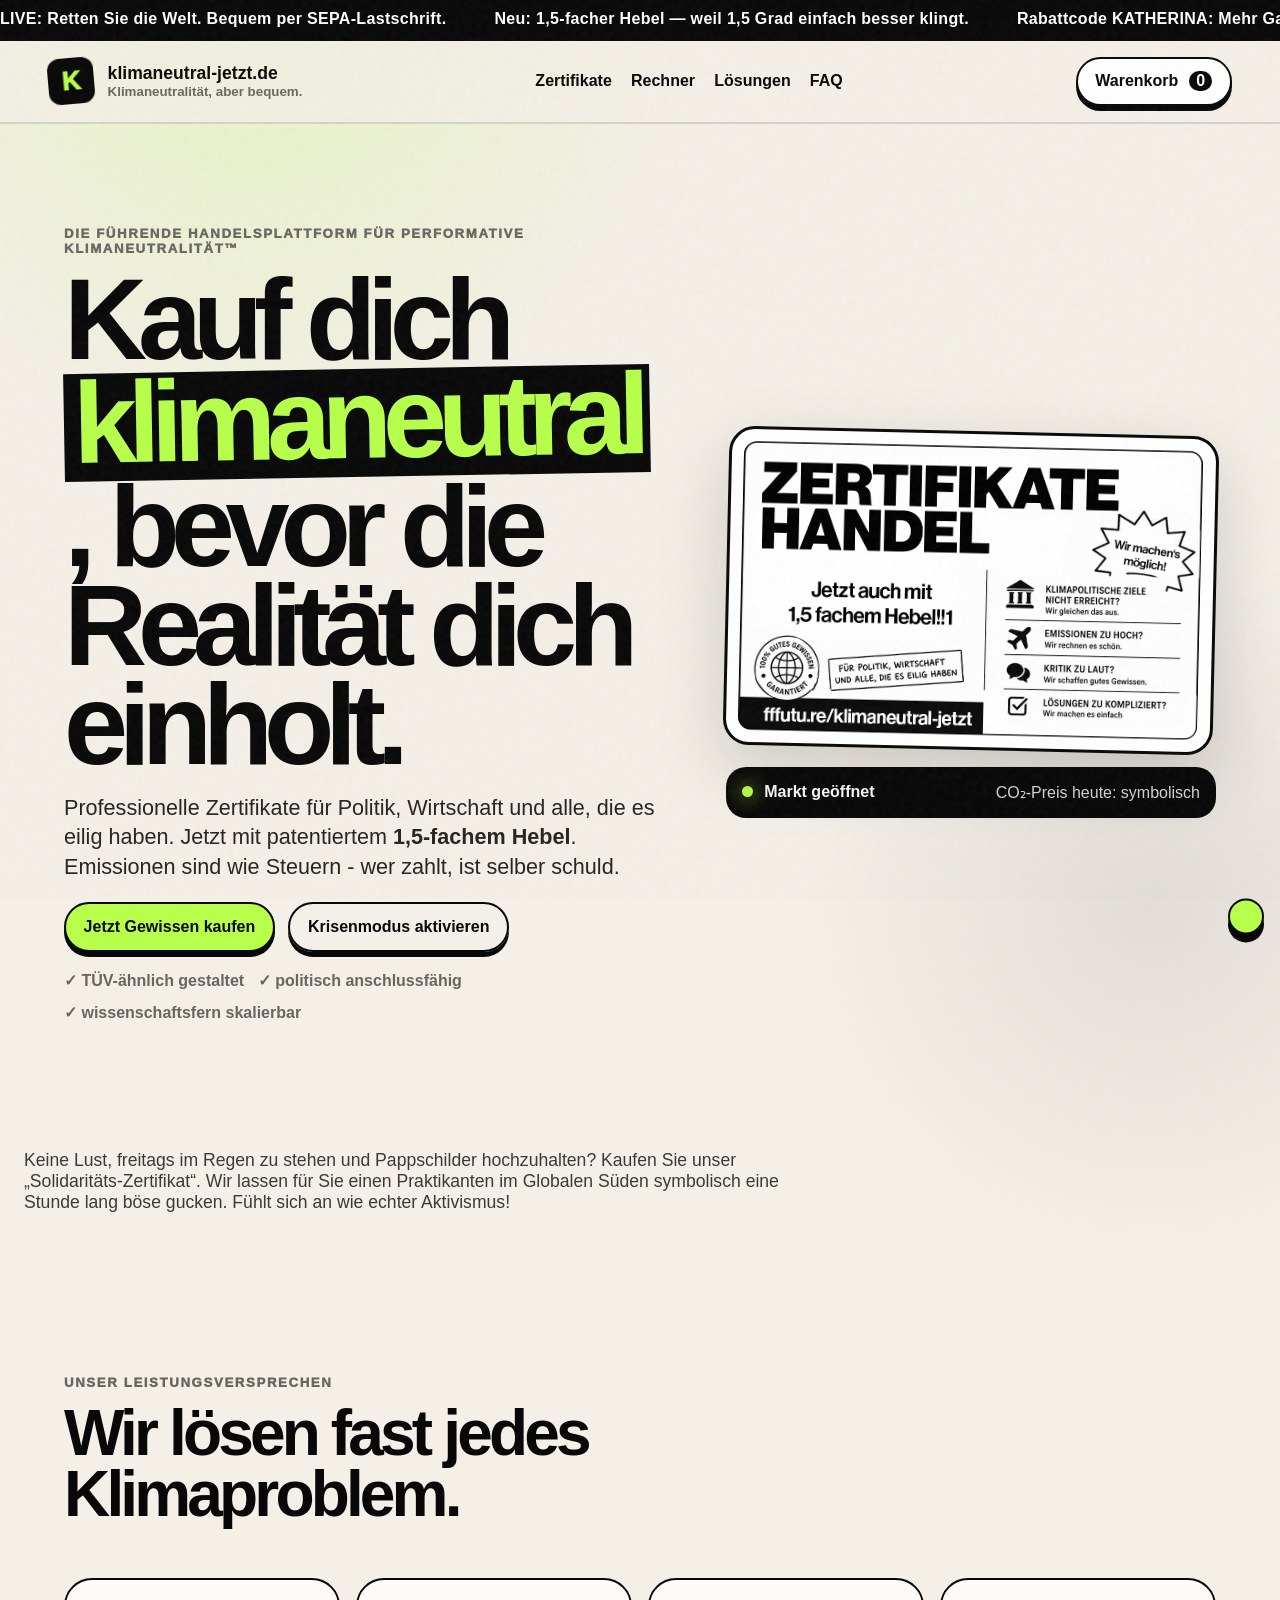
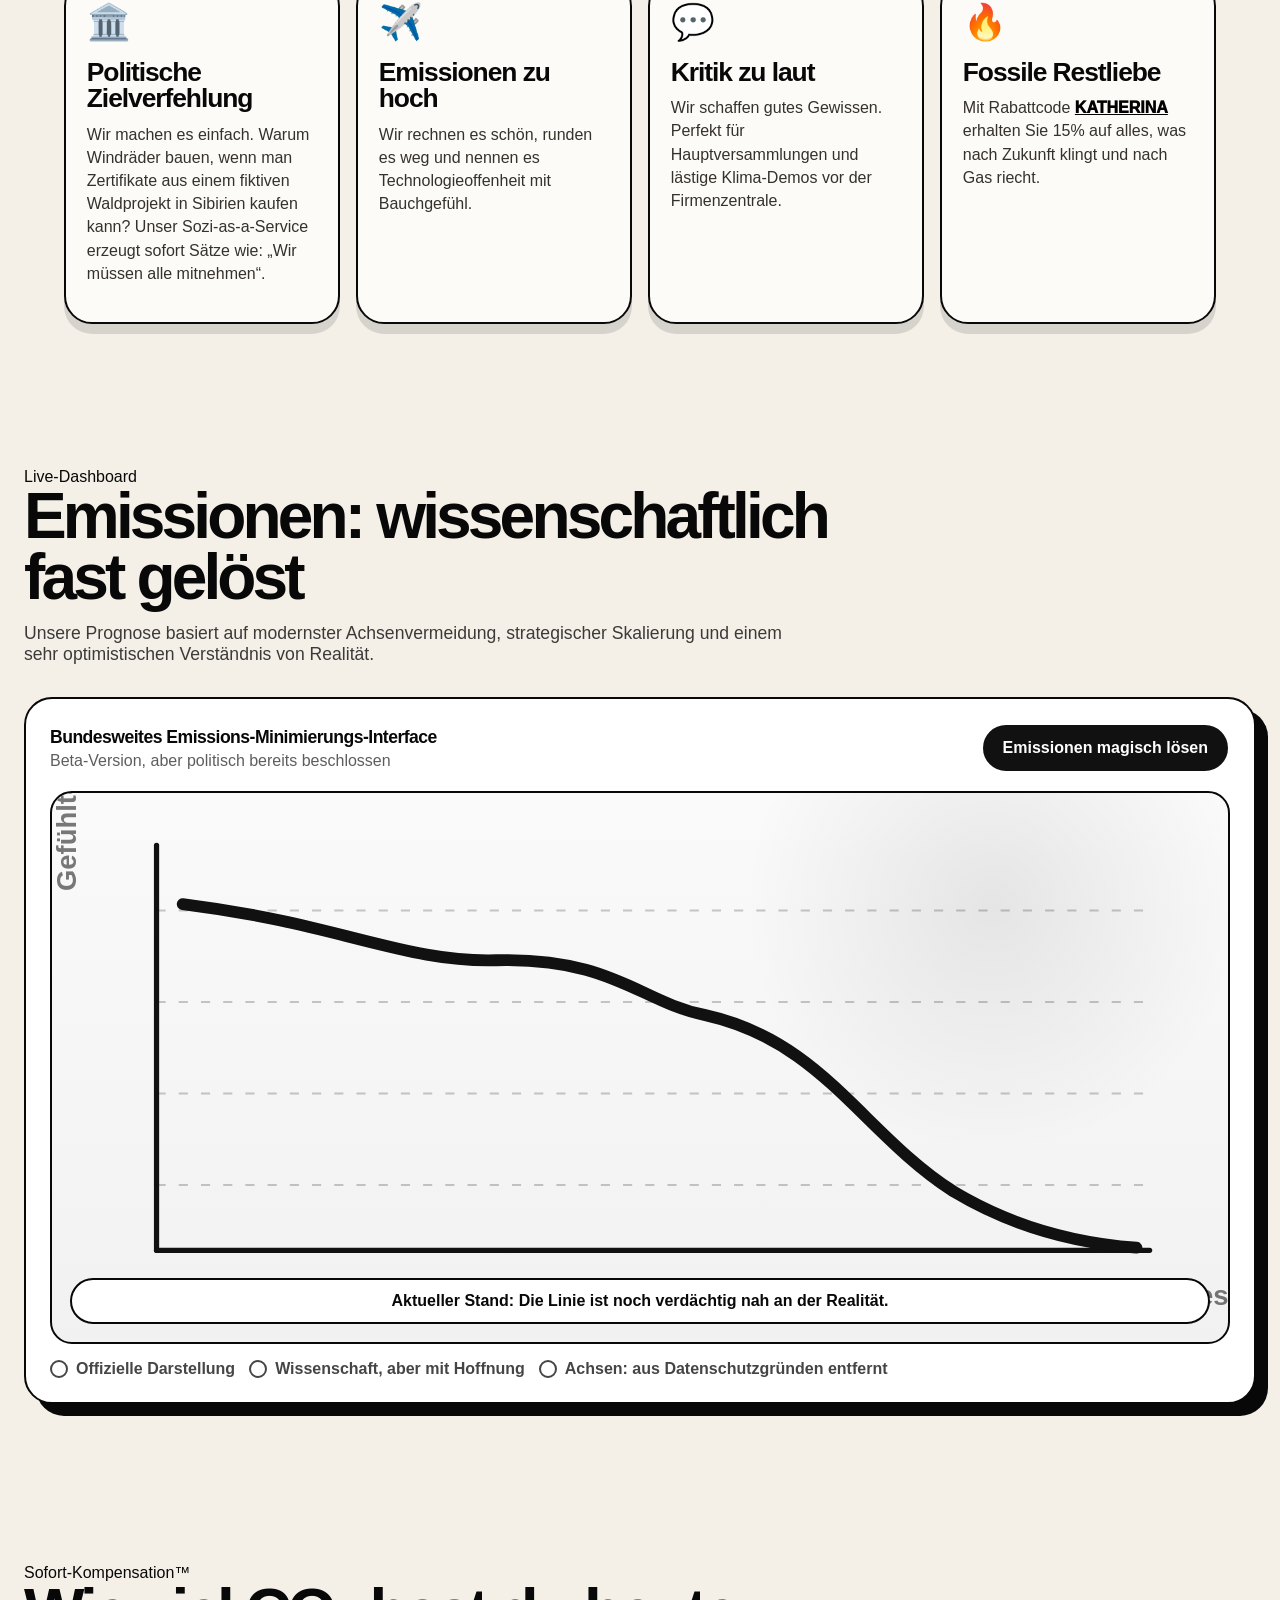
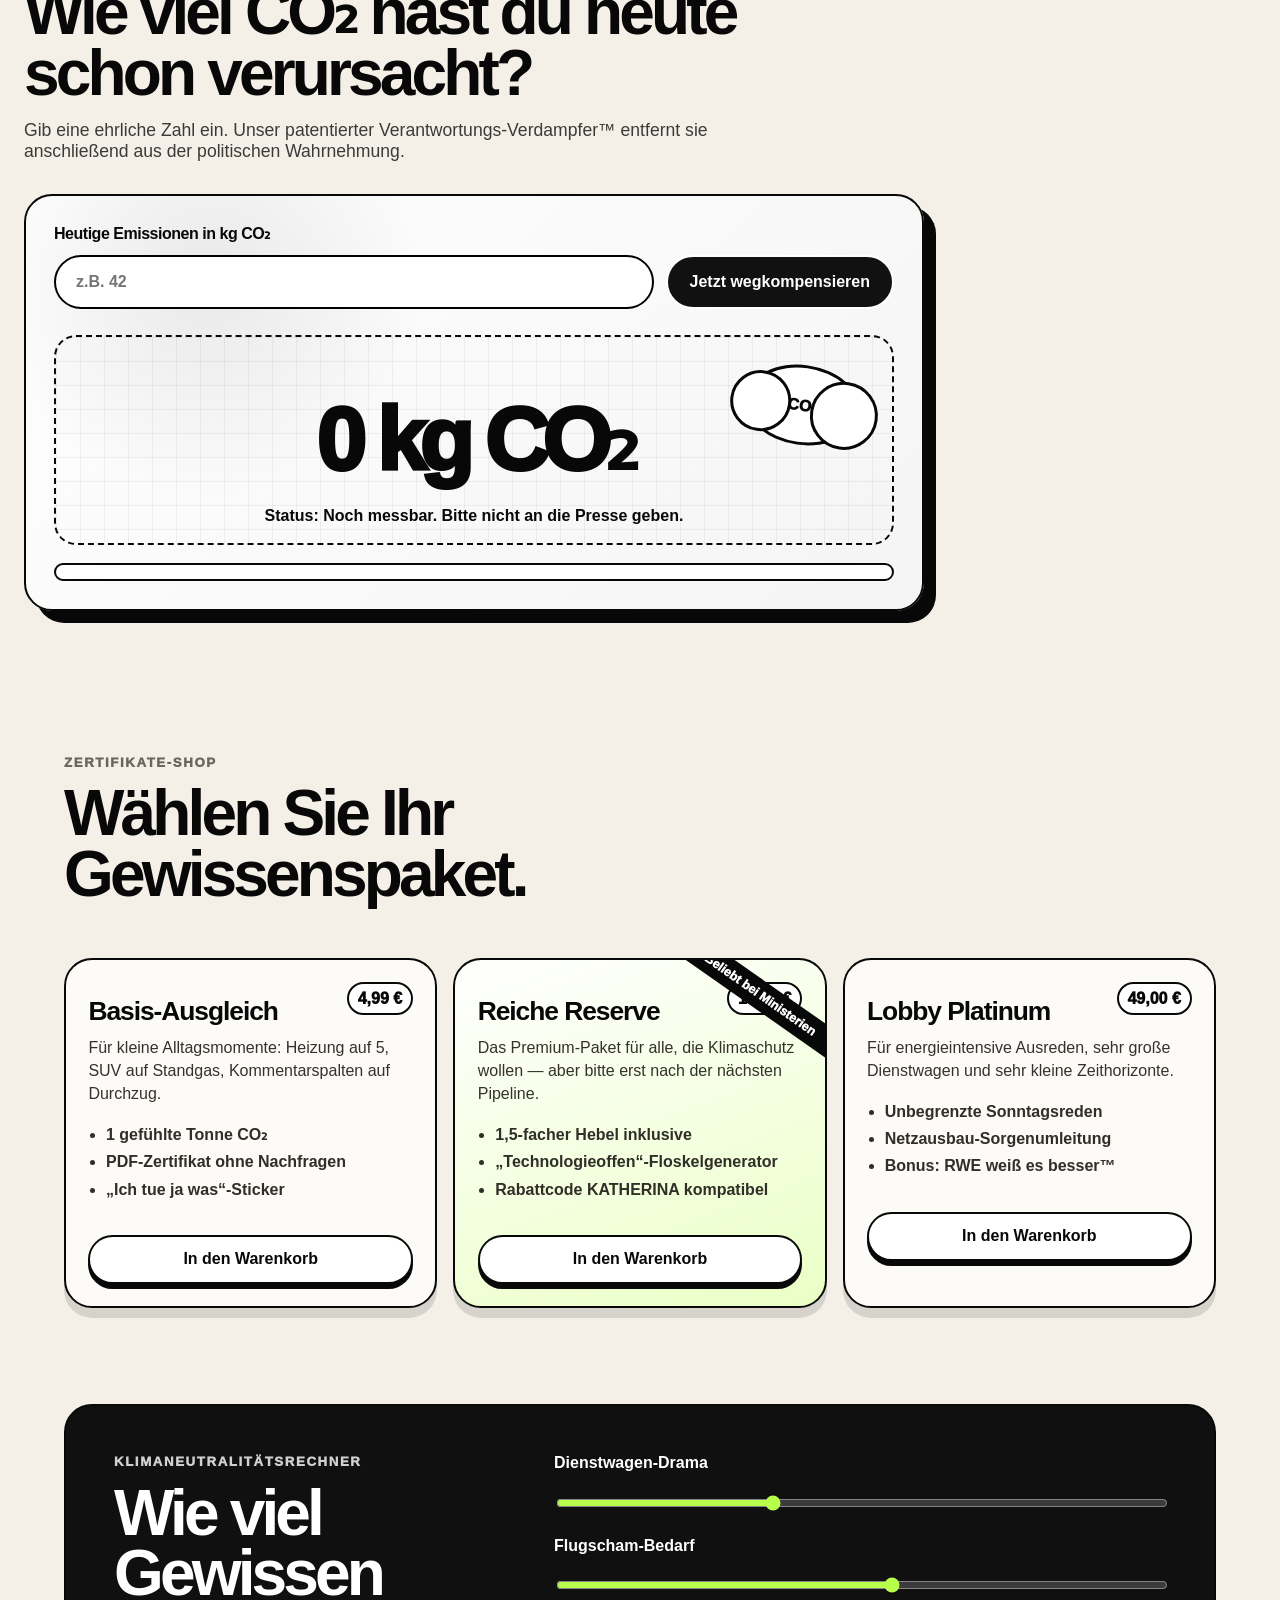
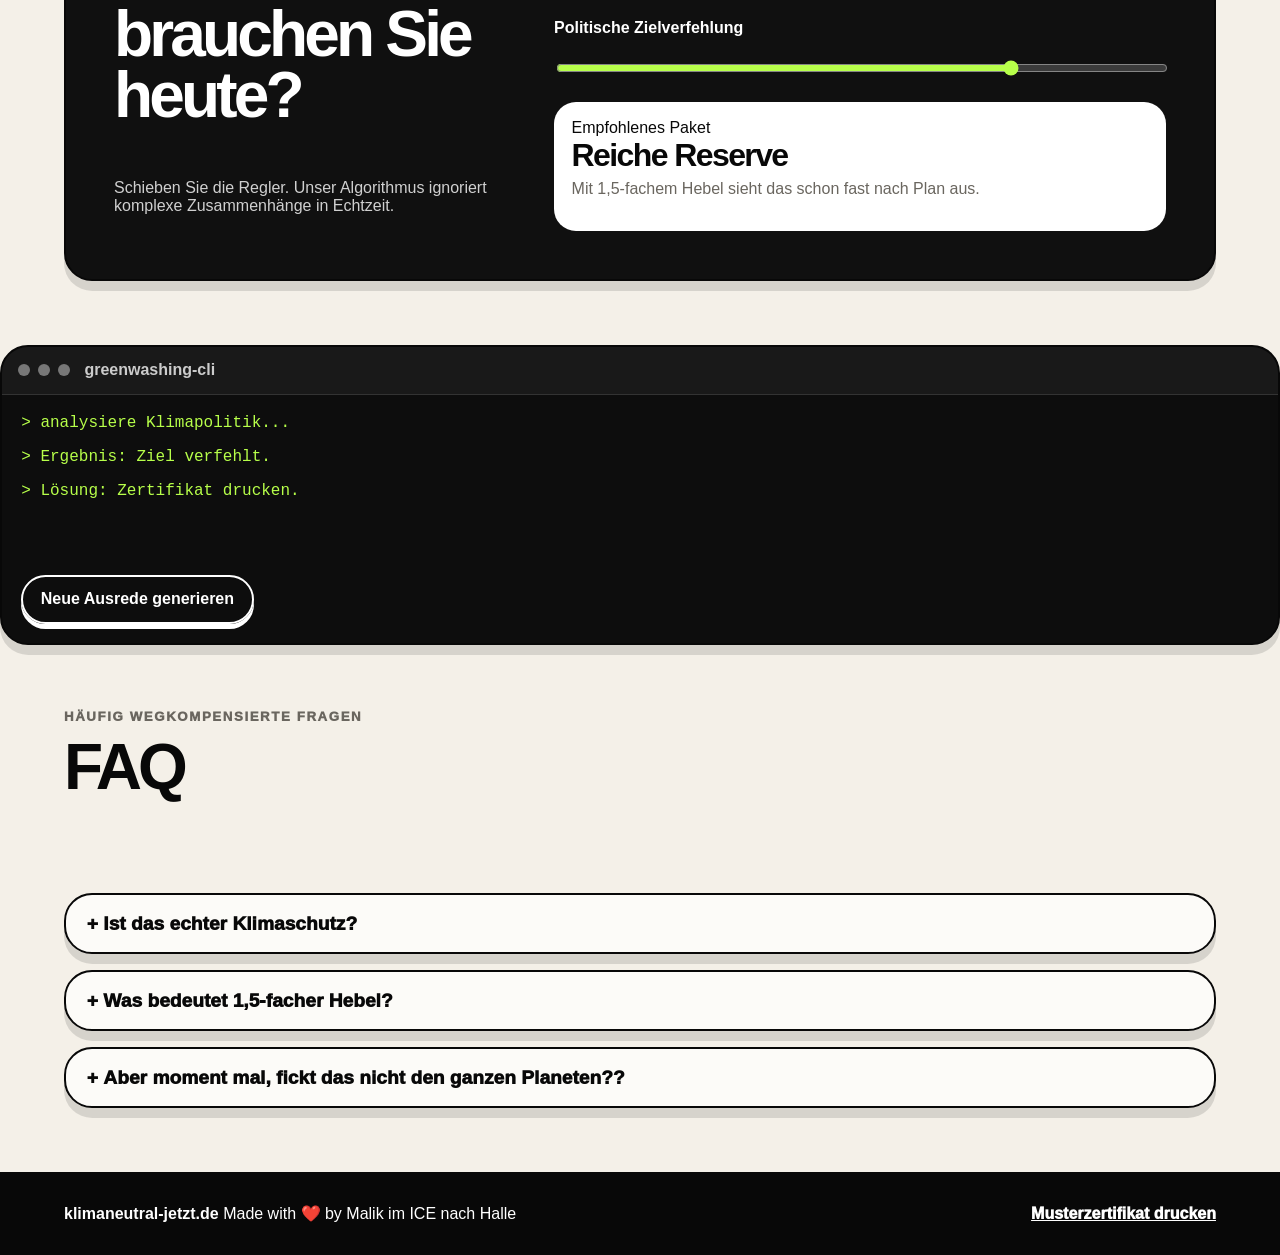
==== klimaneutral-jetzt.html @ 782fe670 "initial commit" ====
<!doctype html>
<html lang="de">
<head>
  <meta charset="utf-8" />
  <meta name="viewport" content="width=device-width, initial-scale=1" />
  <title>klimaneutral-jetzt.de — Klimaneutralität, aber bequem.</title>
  <meta name="description" content="Satirische Zertifikate-Handelsplattform für politische Albträume, grüne Gewissen und ganz viel Hebelwirkung." />
  <link rel="stylesheet" href="style.css" />
</head>
<body>
  <div class="noise" aria-hidden="true"></div>
  <div class="cursor-dot" aria-hidden="true"></div>

  <div class="ticker" aria-label="Satire-Hinweis und Live-Meldungen">
    <div class="ticker-track">
      <span>LIVE: Retten Sie die Welt. Bequem per SEPA-Lastschrift.</span>
      <span>Neu: 1,5-facher Hebel — weil 1,5 Grad einfach besser klingt.</span>
      <span>Rabattcode KATHERINA: Mehr Gas geben, weniger Fragen.</span>
      <span>100% gutes Gewissen garantiert.*  *gefühlt.</span>
      <span>Politik zu kompliziert? Kaufen Sie ein Zertifikat.</span>
    </div>
  </div>

  <header class="site-header">
    <a class="brand" href="#top" aria-label="klimaneutral-jetzt.de Startseite">
      <span class="brand-mark">K</span>
      <span>
        <strong>klimaneutral-jetzt.de</strong>
        <small>Klimaneutralität, aber bequem.</small>
      </span>
    </a>
    <nav class="nav">
      <a href="#shop">Zertifikate</a>
      <a href="#rechner">Rechner</a>
      <a href="#loesungen">Lösungen</a>
      <a href="#faq">FAQ</a>
    </nav>
    <button class="cart-button" id="cartButton" type="button">
      Warenkorb <span id="cartCount">0</span>
    </button>
  </header>

  <main id="top">
    <section class="hero">
      <div class="hero-copy reveal">
        <p class="eyebrow">Die führende Handelsplattform für performative Klimaneutralität™</p>
        <h1>Kauf dich <span>klimaneutral</span>, bevor die Realität dich einholt.</h1>
        <p class="lead">Professionelle Zertifikate für Politik, Wirtschaft und alle, die es eilig haben. Jetzt mit patentiertem <strong>1,5-fachem Hebel</strong>. Emissionen sind wie Steuern - wer zahlt, ist selber schuld.</p>
        <div class="hero-actions">
          <a class="button primary" href="#shop">Jetzt Gewissen kaufen</a>
          <button class="button ghost" id="panicButton" type="button">Krisenmodus aktivieren</button>
        </div>
        <div class="trust-row" aria-label="Vertrauenssignale">
          <span>✓ TÜV-ähnlich gestaltet</span>
          <span>✓ politisch anschlussfähig</span>
          <span>✓ wissenschaftsfern skalierbar</span>
        </div>
      </div>

      <aside class="hero-card reveal" aria-label="Ausweisvorschau">
        <div class="badge-frame">
          <img src="assets/klimaneutral-jetzt.png" alt="Satirischer Messe-Badge Zertifikate Handel" />
        </div>
        <div class="status-panel">
          <div>
            <span class="status-dot"></span>
            <strong>Markt geöffnet</strong>
          </div>
          <p>CO₂-Preis heute: <span id="livePrice">symbolisch</span></p>
        </div>
      </aside>
    </section>

  <section class="magic-chart-section">
    <p>
      Keine Lust, freitags im Regen zu stehen und Pappschilder hochzuhalten? Kaufen Sie unser „Solidaritäts-Zertifikat“. Wir lassen für Sie einen Praktikanten im Globalen Süden symbolisch eine Stunde lang böse gucken. Fühlt sich an wie echter Aktivismus!
    </p>
  </section class="magic-chart-section">

    <section class="section" id="loesungen">
      <div class="section-heading reveal">
        <p class="eyebrow">Unser Leistungsversprechen</p>
        <h2>Wir lösen fast jedes Klimaproblem.</h2>
      </div>
      <div class="feature-grid">
        <article class="feature-card reveal tilt">
          <span class="icon">🏛️</span>
          <h3>Politische Zielverfehlung</h3>
          <p>Wir machen es einfach. Warum Windräder bauen, wenn man Zertifikate aus einem fiktiven Waldprojekt in Sibirien kaufen kann? Unser Sozi-as-a-Service erzeugt sofort Sätze wie: „Wir müssen alle mitnehmen“.</p>
        </article>
        <article class="feature-card reveal tilt">
          <span class="icon">✈️</span>
          <h3>Emissionen zu hoch</h3>
          <p>Wir rechnen es schön, runden es weg und nennen es Technologieoffenheit mit Bauchgefühl.</p>
        </article>
        <article class="feature-card reveal tilt">
          <span class="icon">💬</span>
          <h3>Kritik zu laut</h3>
          <p>Wir schaffen gutes Gewissen. Perfekt für Hauptversammlungen und lästige Klima-Demos vor der Firmenzentrale.</p>
        </article>
        <article class="feature-card reveal tilt">
          <span class="icon">🔥</span>
          <h3>Fossile Restliebe</h3>
          <p>Mit Rabattcode <button class="text-button coupon-inline" data-code="KATHERINA">KATHERINA</button> erhalten Sie 15% auf alles, was nach Zukunft klingt und nach Gas riecht.</p>
        </article>
      </div>
    </section>

    <section class="magic-chart-section">
    <div class="section-kicker">Live-Dashboard</div>
    <h2>Emissionen: wissenschaftlich fast gelöst</h2>
    <p>
      Unsere Prognose basiert auf modernster Achsenvermeidung, strategischer Skalierung
      und einem sehr optimistischen Verständnis von Realität.
    </p>

    <div class="magic-chart-card">
      <div class="chart-topline">
        <div>
          <strong>Bundesweites Emissions-Minimierungs-Interface</strong>
          <span>Beta-Version, aber politisch bereits beschlossen</span>
        </div>
        <button id="solveEmissionsBtn" type="button">Emissionen magisch lösen</button>
      </div>

      <div class="chart-stage">
        <svg id="magicChart" viewBox="0 0 900 420" role="img" aria-label="Satirisches Diagramm mit fallender Emissionslinie">
          <defs>
            <marker id="arrowDown" markerWidth="12" markerHeight="12" refX="6" refY="6" orient="auto">
              <path d="M2,2 L10,6 L2,10 Z" fill="currentColor"></path>
            </marker>
          </defs>

          <line class="chart-axis y-axis" x1="80" y1="40" x2="80" y2="350"></line>
          <line class="chart-axis x-axis" x1="80" y1="350" x2="840" y2="350"></line>

          <g class="chart-grid">
            <line x1="80" y1="90" x2="840" y2="90"></line>
            <line x1="80" y1="160" x2="840" y2="160"></line>
            <line x1="80" y1="230" x2="840" y2="230"></line>
            <line x1="80" y1="300" x2="840" y2="300"></line>
          </g>

          <path
            id="emissionsLine"
            class="emissions-line"
            d="M100 85 C220 100, 270 130, 340 128 C430 126, 450 160, 500 170 C590 190, 620 260, 690 305 C740 335, 790 345, 830 348"
          ></path>

          <path
            id="fakeTargetLine"
            class="fake-target-line"
            d="M100 85 C220 92, 310 95, 390 90 C470 86, 520 78, 590 70 C670 60, 750 50, 830 42"
          ></path>

          <g id="magicSparkles" class="magic-sparkles">
            <text x="205" y="90">✦</text>
            <text x="510" y="150">✧</text>
            <text x="720" y="310">✦</text>
            <text x="780" y="70">✧</text>
          </g>

          <text class="chart-label no-label-x" x="680" y="392">Achse bewusst unbeschriftet</text>
          <text class="chart-label no-label-y" x="18" y="75" transform="rotate(-90 18 75)">Gefühlte Messwerte</text>
          <text id="chartStamp" class="chart-stamp" x="410" y="215">MAGICALLY SOLVED</text>
        </svg>

        <div id="chartCommentary" class="chart-commentary">
          Aktueller Stand: Die Linie ist noch verdächtig nah an der Realität.
        </div>
      </div>

      <div class="chart-legend">
        <span><i></i> Offizielle Darstellung</span>
        <span><i></i> Wissenschaft, aber mit Hoffnung</span>
        <span><i></i> Achsen: aus Datenschutzgründen entfernt</span>
      </div>
    </div>
  </section>

    <section class="co2-vanisher-section">
      <div class="section-kicker">Sofort-Kompensation™</div>
      <h2>Wie viel CO₂ hast du heute schon verursacht?</h2>
      <p>
        Gib eine ehrliche Zahl ein. Unser patentierter Verantwortungs-Verdampfer™
        entfernt sie anschließend aus der politischen Wahrnehmung.
      </p>

      <div class="vanisher-card">
        <label for="co2Input">Heutige Emissionen in kg CO₂</label>

        <div class="vanisher-input-row">
          <input id="co2Input" type="number" min="0" step="0.1" placeholder="z.B. 42" />
          <button id="vanishCo2Btn" type="button">Jetzt wegkompensieren</button>
        </div>

        <div class="co2-display-wrap">
          <div id="co2Amount" class="co2-amount">0 kg CO₂</div>
          <div id="co2Cloud" class="co2-cloud">CO₂</div>
          <div id="co2Result" class="co2-result">
            Status: Noch messbar. Bitte nicht an die Presse geben.
          </div>
        </div>

        <div class="fake-progress">
          <div id="fakeProgressBar" class="fake-progress-bar"></div>
        </div>

        <div id="bureaucracyStamp" class="bureaucracy-stamp">
          VERANTWORTUNG<br />ERFOLGREICH<br />AUSGELAGERT
        </div>
      </div>
</section>

    <section class="section shop" id="shop">
      <div class="section-heading reveal">
        <p class="eyebrow">Zertifikate-Shop</p>
        <h2>Wählen Sie Ihr Gewissenspaket.</h2>
      </div>
      <div class="products">
        <article class="product reveal" data-product="Basis-Ausgleich" data-price="4.99">
          <div class="product-top">
            <h3>Basis-Ausgleich</h3>
            <span class="price">4,99 €</span>
          </div>
          <p>Für kleine Alltagsmomente: Heizung auf 5, SUV auf Standgas, Kommentarspalten auf Durchzug.</p>
          <ul>
            <li>1 gefühlte Tonne CO₂</li>
            <li>PDF-Zertifikat ohne Nachfragen</li>
            <li>„Ich tue ja was“-Sticker</li>
          </ul>
          <button class="button add-to-cart" type="button">In den Warenkorb</button>
        </article>

        <article class="product featured reveal" data-product="Reiche Reserve" data-price="19.85">
          <div class="ribbon">Beliebt bei Ministerien</div>
          <div class="product-top">
            <h3>Reiche Reserve</h3>
            <span class="price">19,85 €</span>
          </div>
          <p>Das Premium-Paket für alle, die Klimaschutz wollen — aber bitte erst nach der nächsten Pipeline.</p>
          <ul>
            <li>1,5-facher Hebel inklusive</li>
            <li>„Technologieoffen“-Floskelgenerator</li>
            <li>Rabattcode KATHERINA kompatibel</li>
          </ul>
          <button class="button add-to-cart" type="button">In den Warenkorb</button>
        </article>

        <article class="product reveal" data-product="Lobby Platinum" data-price="49.00">
          <div class="product-top">
            <h3>Lobby Platinum</h3>
            <span class="price">49,00 €</span>
          </div>
          <p>Für energieintensive Ausreden, sehr große Dienstwagen und sehr kleine Zeithorizonte.</p>
          <ul>
            <li>Unbegrenzte Sonntagsreden</li>
            <li>Netzausbau-Sorgenumleitung</li>
            <li>Bonus: RWE weiß es besser™</li>
          </ul>
          <button class="button add-to-cart" type="button">In den Warenkorb</button>
        </article>
      </div>
    </section>

    <section class="section calculator" id="rechner">
      <div class="calc-card reveal">
        <div>
          <p class="eyebrow">Klimaneutralitätsrechner</p>
          <h2>Wie viel Gewissen brauchen Sie heute?</h2>
          <p>Schieben Sie die Regler. Unser Algorithmus ignoriert komplexe Zusammenhänge in Echtzeit.</p>
        </div>
        <form class="calc-form" id="calcForm">
          <label>
            Dienstwagen-Drama
            <input type="range" min="0" max="100" value="35" id="carRange" />
          </label>
          <label>
            Flugscham-Bedarf
            <input type="range" min="0" max="100" value="55" id="flightRange" />
          </label>
          <label>
            Politische Zielverfehlung
            <input type="range" min="0" max="100" value="75" id="policyRange" />
          </label>
          <div class="calc-result">
            <span>Empfohlenes Paket</span>
            <strong id="recommendation">Reiche Reserve</strong>
            <p id="calcCopy">Mit 1,5-fachem Hebel sieht das schon fast nach Plan aus.</p>
          </div>
        </form>
      </div>
    </section>

    <section class="section parody-terminal reveal" aria-label="Greenwashing Terminal">
      <div class="terminal-top">
        <span></span><span></span><span></span>
        <strong>greenwashing-cli</strong>
      </div>
      <div class="terminal-body" id="terminalBody">
        <p>&gt; analysiere Klimapolitik...</p>
        <p>&gt; Ergebnis: Ziel verfehlt.</p>
        <p>&gt; Lösung: Zertifikat drucken.</p>
      </div>
      <button class="button ghost" id="generateExcuse" type="button">Neue Ausrede generieren</button>
    </section>

    <section class="section faq" id="faq">
      <div class="section-heading reveal">
        <p class="eyebrow">Häufig wegkompensierte Fragen</p>
        <h2>FAQ</h2>
      </div>
      <details class="reveal">
        <summary>Ist das echter Klimaschutz?</summary>
        <p>Also wir haben zumindest viele Siegel und in Talkshows wird überraschend selten nachgefragt.</p>
      </details>
      <details class="reveal">
        <summary>Was bedeutet 1,5-facher Hebel?</summary>
        <p>Dass aus einer Maßnahme emotional anderthalb werden. Physikalisch fragwürdig, kommunikativ hervorragend.</p>
      </details>
      <details class="reveal">
        <summary>Aber moment mal, fickt das nicht den ganzen Planeten??</summary>
        <p>There is no Planet B. Aber es gibt Konten in der Schweiz – und wir helfen, sie zu füllen.</p>
      </details>
    </section>
  </main>

  <footer class="footer">
    <p><strong>klimaneutral-jetzt.de</strong> Made with ❤️ by Malik im ICE nach Halle</p>
    <button class="text-button" id="printCert" type="button">Musterzertifikat drucken</button>
  </footer>

  <dialog class="cart-modal" id="cartModal">
    <div class="modal-header">
      <h2>Warenkorb</h2>
      <button class="icon-button" id="closeCart" type="button" aria-label="Warenkorb schließen">×</button>
    </div>
    <div id="cartItems" class="cart-items"></div>
    <div class="coupon-box">
      <label for="couponInput">Rabattcode</label>
      <div>
        <input id="couponInput" placeholder="z.B. KATHERINA" />
        <button class="button ghost" id="applyCoupon" type="button">Anwenden</button>
      </div>
      <p id="couponMessage"></p>
    </div>
    <div class="cart-total">
      <span>Gesamt</span>
      <strong id="cartTotal">0,00 €</strong>
    </div>
    <button class="button primary full" id="checkout" type="button">Jetzt klimaneutral fühlen</button>
  </dialog>

  <div class="toast" id="toast" role="status" aria-live="polite"></div>

  <template id="certificateTemplate">
    <section class="certificate">
      <h1>ZERTIFIKAT</h1>
      <h2>fühlt sich sehr nach Klimaneutralität an</h2>
      <p>Die Klimakrise wurde erfolgreich auf später verschoben.</p>
      <strong>1,5× Hebel aktiviert</strong>
      <small>klimaneutral.jetzt.de · dafinitiv nicht Satire ;) · nicht einlösbar vorm BVerfG</small>
    </section>
  </template>

  <script src="script.js"></script>

<script>
document.addEventListener("DOMContentLoaded", () => {
  /* =========================
     1) CO2 WEGKOMPENSIEREN
  ========================= */

  const co2Input = document.getElementById("co2Input");
  const vanishCo2Btn = document.getElementById("vanishCo2Btn");
  const co2Amount = document.getElementById("co2Amount");
  const co2Result = document.getElementById("co2Result");
  const co2DisplayWrap = document.querySelector(".co2-display-wrap");
  const fakeProgressBar = document.getElementById("fakeProgressBar");
  const bureaucracyStamp = document.getElementById("bureaucracyStamp");
  const vanisherCard = document.querySelector(".vanisher-card");

  const compensationMessages = [
    "Erledigt. Das CO₂ wurde erfolgreich in eine PowerPoint-Folie verschoben.",
    "Kompensiert. Die Atmosphäre wurde nicht informiert.",
    "Weg. Der Markt hat geregelt, was die Physik unnötig kompliziert gemacht hat.",
    "Neutralisiert. Dank 1,5-fachem Hebel sogar moralisch überkompensiert.",
    "Gelöst. Die Emissionen befinden sich jetzt außerhalb des Zuständigkeitsbereichs.",
    "Ausgeglichen. Bitte ab jetzt nur noch von Restverantwortung sprechen.",
    "Verschwunden. Ein sehr seriöses Zertifikat hat kurz genickt.",
    "Kompensiert. Rabattcode KATHERINA wurde automatisch angewendet: Zukunft später zahlen."
  ];

  function formatKg(value) {
    return `${value.toLocaleString("de-DE", {
      maximumFractionDigits: 1
    })} kg CO₂`;
  }

  function vanishCO2() {
    if (!co2Input || !co2Amount || !co2Result || !co2DisplayWrap) return;

    const rawValue = Number(co2Input.value);
    const value = Number.isFinite(rawValue) && rawValue > 0 ? rawValue : 0;

    co2DisplayWrap.classList.remove("vanishing");
    bureaucracyStamp?.classList.remove("show");
    vanisherCard?.classList.remove("shake");

    if (fakeProgressBar) fakeProgressBar.style.width = "0%";

    co2Amount.style.opacity = "1";
    co2Amount.style.transform = "scale(1)";
    co2Amount.style.filter = "none";
    co2Amount.textContent = formatKg(value);

    if (value <= 0) {
      co2Result.textContent = "Keine Emissionen? Verdächtig. Wir verkaufen dir trotzdem ein Zertifikat.";
    } else if (value < 10) {
      co2Result.textContent = "Kleinemission erkannt. Wird bürokratisch aufgeblasen und dann gelöst.";
    } else if (value < 100) {
      co2Result.textContent = "Mittlere Gewissensbelastung erkannt. Starte Sofort-Kompensation™.";
    } else {
      co2Result.textContent = "Großemission erkannt. Aktiviere Sondervermögen Gutes Gewissen.";
    }

    setTimeout(() => {
      if (fakeProgressBar) fakeProgressBar.style.width = "115%";
      co2DisplayWrap.classList.add("vanishing");
      vanisherCard?.classList.add("shake");
    }, 30);

    setTimeout(() => {
      co2Amount.textContent = "0 kg CO₂";
      co2Amount.style.opacity = "1";
      co2Amount.style.transform = "scale(1)";
      co2Amount.style.filter = "none";

      const randomMessage = compensationMessages[
        Math.floor(Math.random() * compensationMessages.length)
      ];

      co2Result.textContent = randomMessage;
      bureaucracyStamp?.classList.add("show");
    }, 1200);
  }

  vanishCo2Btn?.addEventListener("click", vanishCO2);

  co2Input?.addEventListener("keydown", (event) => {
    if (event.key === "Enter") vanishCO2();
  });


  /* =========================
     2) EMISSIONEN MAGISCH LÖSEN
  ========================= */

  const solveEmissionsBtn = document.getElementById("solveEmissionsBtn");
  const magicChartCard = document.querySelector(".magic-chart-card");
  const chartCommentary = document.getElementById("chartCommentary");
  const emissionsLine = document.getElementById("emissionsLine");

  const originalLine =
    "M100 85 C220 100, 270 130, 340 128 C430 126, 450 160, 500 170 C590 190, 620 260, 690 305 C740 335, 790 345, 830 348";

  const solvedLine =
    "M100 85 C210 140, 280 215, 360 260 C430 300, 510 328, 620 340 C710 350, 780 350, 830 350";

  const chartMessages = [
    "Update: Emissionen sinken jetzt, weil die Linie sinkt.",
    "Problem gelöst: Die Achsen wurden so lange nicht beschriftet, bis es gut aussah.",
    "Klimaziel erreicht: zumindest im Präsentationsmodus.",
    "Die Kurve wurde erfolgreich von der Realität entkoppelt.",
    "Ministerieller Hinweis: Was unten ist, kann nicht mehr emittieren.",
    "BREAKING: Durch beherztes Diagramm-Management wurden 97% der Sorgen eingespart.",
    "Seriöse Analyse: Ab jetzt geht alles nach unten, außer die Stromrechnung.",
    "Sondervermögen aktiviert: Die Zukunft wurde auf nach der Legislaturperiode verschoben."
  ];

  solveEmissionsBtn?.addEventListener("click", () => {
    if (!magicChartCard || !chartCommentary || !emissionsLine) return;

    magicChartCard.classList.remove("solved");
    emissionsLine.setAttribute("d", originalLine);

    setTimeout(() => {
      magicChartCard.classList.add("solved");
      emissionsLine.setAttribute("d", solvedLine);
    }, 40);

    chartCommentary.textContent =
      chartMessages[Math.floor(Math.random() * chartMessages.length)];

    solveEmissionsBtn.textContent = "Noch magischer lösen";

    setTimeout(() => {
      solveEmissionsBtn.textContent = "Emissionen erneut wegerklären";
    }, 1400);
  });
});
</script>

</body>
</html>
---- style.css ----
@font-face {
  font-family: "HaasLocal";
  src: local("Neue Haas Grotesk Text"), local("Neue Haas Grotesk Display"), local("Haas Grot Text R Web"), local("Helvetica Neue");
}

:root {
  --bg: #f4f0e8;
  --fg: #080808;
  --muted: #6a665f;
  --line: #171717;
  --card: rgba(255, 255, 255, 0.72);
  --green: #b7ff4a;
  --red: #ff4d4d;
  --shadow: 0 24px 70px rgba(0, 0, 0, 0.16);
  --radius: 28px;
}

* { box-sizing: border-box; }
html { scroll-behavior: smooth; }
body {
  margin: 0;
  font-family: "HaasLocal", "Neue Haas Grotesk Text", "Helvetica Neue", Arial, sans-serif;
  color: var(--fg);
  background:
    radial-gradient(circle at 20% 0%, rgba(183, 255, 74, 0.25), transparent 28rem),
    radial-gradient(circle at 90% 15%, rgba(0, 0, 0, 0.08), transparent 22rem),
    var(--bg);
  overflow-x: hidden;
}

a { color: inherit; text-decoration: none; }
button, input { font: inherit; }
.noise {
  pointer-events: none;
  position: fixed;
  inset: 0;
  opacity: .05;
  z-index: 99;
  background-image: url("data:image/svg+xml,%3Csvg viewBox='0 0 200 200' xmlns='http://www.w3.org/2000/svg'%3E%3Cfilter id='n'%3E%3CfeTurbulence type='fractalNoise' baseFrequency='.8' numOctaves='4' stitchTiles='stitch'/%3E%3C/filter%3E%3Crect width='100%25' height='100%25' filter='url(%23n)'/%3E%3C/svg%3E");
}
.cursor-dot {
  position: fixed;
  width: 18px;
  height: 18px;
  border: 2px solid var(--fg);
  border-radius: 999px;
  pointer-events: none;
  z-index: 120;
  mix-blend-mode: difference;
  opacity: .55;
  transform: translate(-50%, -50%);
}

.ticker {
  overflow: hidden;
  background: var(--fg);
  color: white;
  white-space: nowrap;
  border-bottom: 2px solid var(--fg);
}
.ticker-track {
  display: inline-flex;
  gap: 3rem;
  padding: .65rem 0;
  animation: ticker 30s linear infinite;
}
.ticker span { font-weight: 800; letter-spacing: .02em; }
@keyframes ticker { to { transform: translateX(-50%); } }

.site-header {
  position: sticky;
  top: 0;
  z-index: 50;
  display: flex;
  align-items: center;
  justify-content: space-between;
  gap: 1rem;
  padding: 1rem clamp(1rem, 4vw, 3rem);
  background: rgba(244, 240, 232, .76);
  backdrop-filter: blur(18px);
  border-bottom: 2px solid rgba(0,0,0,.12);
}
.brand { display: inline-flex; align-items: center; gap: .85rem; }
.brand-mark {
  display: grid;
  place-items: center;
  width: 46px;
  height: 46px;
  background: var(--fg);
  color: var(--green);
  border-radius: 12px;
  font-weight: 950;
  font-size: 1.6rem;
  transform: rotate(-5deg);
}
.brand strong { display: block; font-size: 1.1rem; }
.brand small { display: block; color: var(--muted); font-weight: 650; }
.nav { display: flex; gap: 1.2rem; font-weight: 800; }
.nav a { position: relative; }
.nav a::after {
  content: "";
  position: absolute;
  left: 0; right: 0; bottom: -.25rem;
  height: 2px;
  background: var(--fg);
  transform: scaleX(0);
  transform-origin: left;
  transition: transform .2s ease;
}
.nav a:hover::after { transform: scaleX(1); }

.button, .cart-button {
  border: 2px solid var(--fg);
  background: white;
  color: var(--fg);
  padding: .85rem 1.1rem;
  border-radius: 999px;
  font-weight: 900;
  cursor: pointer;
  box-shadow: 0 5px 0 var(--fg);
  transition: transform .15s ease, box-shadow .15s ease, background .15s ease;
}
.button:hover, .cart-button:hover { transform: translateY(2px); box-shadow: 0 3px 0 var(--fg); }
.button:active, .cart-button:active { transform: translateY(5px); box-shadow: 0 0 0 var(--fg); }
.primary { background: var(--green); }
.ghost { background: transparent; }
.full { width: 100%; }
.cart-button span { margin-left: .4rem; background: var(--fg); color: white; border-radius: 999px; padding: .08rem .45rem; }

.hero {
  display: grid;
  grid-template-columns: minmax(0, 1.1fr) minmax(320px, .9fr);
  align-items: center;
  gap: clamp(2rem, 5vw, 5rem);
  padding: clamp(3rem, 8vw, 7rem) clamp(1rem, 5vw, 5rem) 3rem;
}
.eyebrow {
  text-transform: uppercase;
  letter-spacing: .12em;
  font-weight: 950;
  color: var(--muted);
  font-size: .83rem;
}
h1, h2, h3, p { margin-top: 0; }
h1 {
  font-size: clamp(3.4rem, 9vw, 8.8rem);
  line-height: .86;
  letter-spacing: -.08em;
  margin-bottom: 1.2rem;
  max-width: 930px;
}
h1 span {
  display: inline-block;
  background: var(--fg);
  color: var(--green);
  padding: 0 .08em .08em;
  transform: rotate(-1deg);
}
.lead {
  font-size: clamp(1.1rem, 2vw, 1.35rem);
  line-height: 1.35;
  max-width: 720px;
  color: #27231e;
}
.hero-actions, .trust-row { display: flex; flex-wrap: wrap; gap: .85rem; align-items: center; }
.trust-row { margin-top: 1.2rem; color: var(--muted); font-weight: 800; }
.hero-card { display: grid; gap: 1rem; }
.badge-frame {
  padding: .7rem;
  background: white;
  border: 3px solid var(--fg);
  border-radius: 26px;
  box-shadow: var(--shadow);
  transform: rotate(1.3deg);
}
.badge-frame img { display: block; width: 100%; border-radius: 16px; }
.status-panel {
  display: flex;
  justify-content: space-between;
  gap: 1rem;
  padding: 1rem;
  background: var(--fg);
  color: white;
  border-radius: 20px;
}
.status-panel p { margin: 0; color: #ddd; }
.status-dot { display: inline-block; width: 11px; height: 11px; background: var(--green); border-radius: 50%; margin-right: .4rem; box-shadow: 0 0 20px var(--green); }

.metrics {
  display: grid;
  grid-template-columns: repeat(4, 1fr);
  gap: 1rem;
  padding: 1rem clamp(1rem, 5vw, 5rem) 3rem;
}
.metric {
  padding: 1.3rem;
  background: var(--card);
  border: 2px solid var(--fg);
  border-radius: 24px;
  box-shadow: 0 8px 0 rgba(0,0,0,.12);
}
.metric strong { display: block; font-size: clamp(2.3rem, 5vw, 4.8rem); letter-spacing: -.06em; }
.metric span { font-weight: 850; color: var(--muted); }

.section { padding: 4rem clamp(1rem, 5vw, 5rem); }
.section-heading { max-width: 820px; margin-bottom: 1.6rem; }
h2 { font-size: clamp(2.2rem, 5vw, 5rem); line-height: .95; letter-spacing: -.06em; }
.feature-grid, .products {
  display: grid;
  grid-template-columns: repeat(4, 1fr);
  gap: 1rem;
}
.feature-card, .product, .calc-card, .parody-terminal, details {
  background: var(--card);
  border: 2px solid var(--fg);
  border-radius: var(--radius);
  box-shadow: 0 10px 0 rgba(0,0,0,.12);
}
.feature-card { padding: 1.3rem; min-height: 260px; }
.feature-card .icon { font-size: 2.2rem; }
.feature-card h3, .product h3 { font-size: 1.65rem; line-height: 1; letter-spacing: -.04em; margin: 1rem 0 .7rem; }
.feature-card p, .product p, details p { color: #36312b; line-height: 1.45; }
.text-button { border: 0; background: transparent; text-decoration: underline; font-weight: 950; cursor: pointer; padding: 0; }

.products { grid-template-columns: repeat(3, 1fr); }
.product { position: relative; padding: 1.4rem; overflow: hidden; }
.product.featured { background: linear-gradient(160deg, white, #eaffc5); }
.product-top { display: flex; justify-content: space-between; gap: 1rem; align-items: start; }
.price { font-weight: 950; border: 2px solid var(--fg); padding: .35rem .55rem; border-radius: 999px; background: white; }
ul { padding-left: 1.1rem; line-height: 1.7; font-weight: 750; color: #312d27; }
.ribbon {
  position: absolute;
  right: -3.1rem;
  top: 1.3rem;
  transform: rotate(35deg);
  background: var(--fg);
  color: white;
  padding: .45rem 3rem;
  font-weight: 950;
  font-size: .78rem;
}
.add-to-cart { width: 100%; margin-top: 1rem; }

.calculator { padding-top: 2rem; }
.calc-card {
  display: grid;
  grid-template-columns: .8fr 1.2fr;
  gap: 2rem;
  padding: clamp(1.2rem, 4vw, 3rem);
  background: #101010;
  color: white;
}
.calc-card p { color: #d0d0d0; }
.calc-form { display: grid; gap: 1.25rem; }
.calc-form label { display: grid; gap: .55rem; font-weight: 900; }
input[type="range"] { width: 100%; accent-color: var(--green); }
.calc-result {
  background: white;
  color: var(--fg);
  border-radius: 22px;
  padding: 1.1rem;
}
.calc-result strong { display: block; font-size: 2rem; letter-spacing: -.05em; }
.calc-result p { color: var(--muted); margin: .35rem 0 0; }

.parody-terminal { background: #0d0d0d; color: #f4f4f4; padding: 0; overflow: hidden; }
.terminal-top { display: flex; align-items: center; gap: .5rem; padding: .9rem 1rem; border-bottom: 1px solid #333; background: #191919; }
.terminal-top span { width: 12px; height: 12px; background: #777; border-radius: 50%; }
.terminal-top strong { margin-left: .4rem; color: #ccc; }
.terminal-body { min-height: 180px; padding: 1.2rem; font-family: ui-monospace, SFMono-Regular, Menlo, Consolas, monospace; color: var(--green); }
.parody-terminal .button { margin: 0 1.2rem 1.2rem; color: white; border-color: white; box-shadow: 0 5px 0 white; }

.faq { display: grid; gap: 1rem; }
details { padding: 1.1rem 1.3rem; }
summary { font-weight: 950; cursor: pointer; font-size: 1.2rem; }
summary::marker { content: "+ "; }
details[open] summary::marker { content: "– "; }

.footer {
  display: flex;
  justify-content: space-between;
  gap: 1rem;
  padding: 2rem clamp(1rem, 5vw, 5rem);
  background: var(--fg);
  color: white;
}
.footer p { margin: 0; max-width: 850px; }
.footer .text-button { color: white; }

.cart-modal {
  width: min(680px, calc(100% - 2rem));
  border: 3px solid var(--fg);
  border-radius: 28px;
  padding: 1.2rem;
  box-shadow: var(--shadow);
}
.cart-modal::backdrop { background: rgba(0,0,0,.42); backdrop-filter: blur(7px); }
.modal-header, .cart-total { display: flex; align-items: center; justify-content: space-between; gap: 1rem; }
.icon-button { width: 42px; height: 42px; border: 2px solid var(--fg); border-radius: 50%; background: white; font-size: 1.5rem; cursor: pointer; }
.cart-items { display: grid; gap: .6rem; margin: 1rem 0; }
.cart-item { display: flex; justify-content: space-between; gap: 1rem; padding: .8rem; border: 2px solid #ddd; border-radius: 16px; font-weight: 850; }
.coupon-box { padding: 1rem; border: 2px dashed var(--fg); border-radius: 18px; margin: 1rem 0; }
.coupon-box label { display: block; font-weight: 950; margin-bottom: .4rem; }
.coupon-box div { display: flex; gap: .5rem; }
.coupon-box input { flex: 1; min-width: 0; border: 2px solid var(--fg); border-radius: 999px; padding: .7rem 1rem; }
.coupon-box p { margin: .55rem 0 0; color: var(--muted); font-weight: 800; }
.cart-total { font-size: 1.4rem; font-weight: 950; margin-bottom: 1rem; }
.toast {
  position: fixed;
  right: 1rem;
  bottom: 1rem;
  max-width: 360px;
  padding: 1rem;
  border: 2px solid var(--fg);
  background: var(--green);
  border-radius: 18px;
  font-weight: 950;
  box-shadow: 0 8px 0 var(--fg);
  transform: translateY(140%);
  transition: transform .25s ease;
  z-index: 100;
}
.toast.show { transform: translateY(0); }

.reveal { opacity: 0; transform: translateY(24px); transition: opacity .6s ease, transform .6s ease; }
.reveal.visible { opacity: 1; transform: translateY(0); }

@media print {
  body > *:not(.print-only) { display: none !important; }
  .print-only { display: block !important; }
  .certificate { font-family: Arial, sans-serif; border: 4px solid #000; padding: 2rem; text-align: center; }
  .certificate h1 { font-size: 72px; letter-spacing: -.06em; }
}

@media (max-width: 980px) {
  .nav { display: none; }
  .hero, .calc-card { grid-template-columns: 1fr; }
  .metrics, .feature-grid { grid-template-columns: repeat(2, 1fr); }
  .products { grid-template-columns: 1fr; }
}
@media (max-width: 620px) {
  .brand small { display: none; }
  .site-header { align-items: start; }
  .metrics, .feature-grid { grid-template-columns: 1fr; }
  .footer { flex-direction: column; }
  .cursor-dot { display: none; }
  h1 { font-size: 3.2rem; }
}

.co2-vanisher-section {
  padding: 80px 24px;
  position: relative;
  overflow: hidden;
}

.co2-vanisher-section h2 {
  max-width: 850px;
  font-size: clamp(2rem, 5vw, 4.5rem);
  line-height: 0.95;
  letter-spacing: -0.06em;
  margin: 0 0 16px;
}

.co2-vanisher-section p {
  max-width: 720px;
  font-size: 1.1rem;
  opacity: 0.78;
}

.vanisher-card {
  margin-top: 32px;
  max-width: 900px;
  border: 2px solid currentColor;
  border-radius: 28px;
  padding: 28px;
  position: relative;
  background:
    radial-gradient(circle at 20% 20%, rgba(0,0,0,0.08), transparent 28%),
    linear-gradient(135deg, rgba(255,255,255,0.96), rgba(245,245,245,0.92));
  box-shadow: 12px 12px 0 currentColor;
}

.vanisher-card label {
  display: block;
  font-weight: 800;
  letter-spacing: -0.03em;
  margin-bottom: 12px;
}

.vanisher-input-row {
  display: flex;
  gap: 12px;
  flex-wrap: wrap;
}

.vanisher-input-row input {
  flex: 1;
  min-width: 180px;
  border: 2px solid currentColor;
  border-radius: 999px;
  padding: 16px 20px;
  font: inherit;
  font-weight: 800;
  background: white;
}

.vanisher-input-row button {
  border: 2px solid currentColor;
  border-radius: 999px;
  padding: 16px 22px;
  font: inherit;
  font-weight: 900;
  cursor: pointer;
  background: #111;
  color: white;
  transition: transform 0.18s ease, box-shadow 0.18s ease;
}

.vanisher-input-row button:hover {
  transform: translateY(-3px) rotate(-1deg);
  box-shadow: 0 8px 0 rgba(0,0,0,0.25);
}

.co2-display-wrap {
  min-height: 210px;
  display: grid;
  place-items: center;
  position: relative;
  margin-top: 26px;
  border: 2px dashed currentColor;
  border-radius: 22px;
  overflow: hidden;
  background:
    linear-gradient(90deg, rgba(0,0,0,0.05) 1px, transparent 1px),
    linear-gradient(rgba(0,0,0,0.05) 1px, transparent 1px);
  background-size: 24px 24px;
}

.co2-amount {
  font-size: clamp(2rem, 7vw, 6rem);
  font-weight: 950;
  letter-spacing: -0.08em;
  z-index: 2;
  transition: transform 0.4s ease, opacity 0.4s ease, filter 0.4s ease;
}

.co2-cloud {
  position: absolute;
  width: 115px;
  height: 80px;
  border: 3px solid currentColor;
  border-radius: 50%;
  display: grid;
  place-items: center;
  font-weight: 950;
  background: white;
  top: 28px;
  right: 32px;
  transform: rotate(8deg);
  transition: transform 0.8s ease, opacity 0.8s ease, filter 0.8s ease;
}

.co2-cloud::before,
.co2-cloud::after {
  content: "";
  position: absolute;
  border: 3px solid currentColor;
  background: white;
  border-radius: 50%;
}

.co2-cloud::before {
  width: 55px;
  height: 55px;
  left: -18px;
  bottom: 5px;
}

.co2-cloud::after {
  width: 62px;
  height: 62px;
  right: -22px;
  top: 8px;
}

.co2-result {
  position: absolute;
  bottom: 18px;
  left: 18px;
  right: 18px;
  font-weight: 800;
  text-align: center;
  z-index: 3;
}

.fake-progress {
  height: 18px;
  border: 2px solid currentColor;
  border-radius: 999px;
  overflow: hidden;
  margin-top: 18px;
  background: white;
}

.fake-progress-bar {
  height: 100%;
  width: 0%;
  background: repeating-linear-gradient(
    45deg,
    #111,
    #111 10px,
    #444 10px,
    #444 20px
  );
  transition: width 1s cubic-bezier(.2,.9,.2,1);
}

.bureaucracy-stamp {
  position: absolute;
  right: 24px;
  bottom: 24px;
  border: 4px solid currentColor;
  border-radius: 12px;
  padding: 10px 14px;
  font-weight: 950;
  text-align: center;
  transform: rotate(-10deg) scale(0);
  background: white;
  opacity: 0;
  transition: transform 0.45s cubic-bezier(.18,1.7,.4,1), opacity 0.2s ease;
  pointer-events: none;
}

.bureaucracy-stamp.show {
  opacity: 1;
  transform: rotate(-10deg) scale(1);
}

.co2-display-wrap.vanishing .co2-amount {
  animation: co2Vanish 1.1s forwards;
}

.co2-display-wrap.vanishing .co2-cloud {
  animation: cloudExit 1.2s forwards;
}

.co2-display-wrap.vanishing::after {
  content: "PUFF";
  position: absolute;
  font-size: clamp(4rem, 14vw, 10rem);
  font-weight: 950;
  letter-spacing: -0.09em;
  opacity: 0;
  transform: scale(0.2) rotate(-12deg);
  animation: puffExplosion 0.9s ease-out forwards;
}

@keyframes co2Vanish {
  0% {
    opacity: 1;
    transform: scale(1) rotate(0deg);
    filter: blur(0);
  }
  35% {
    opacity: 1;
    transform: scale(1.18) rotate(2deg);
    filter: blur(0);
  }
  100% {
    opacity: 0;
    transform: scale(0.05) rotate(720deg);
    filter: blur(12px);
  }
}

@keyframes cloudExit {
  0% {
    opacity: 1;
    transform: translate(0, 0) rotate(8deg) scale(1);
  }
  40% {
    transform: translate(-40px, 20px) rotate(-8deg) scale(1.2);
  }
  100% {
    opacity: 0;
    transform: translate(260px, -180px) rotate(45deg) scale(0.1);
  }
}

@keyframes puffExplosion {
  0% {
    opacity: 0;
    transform: scale(0.2) rotate(-12deg);
  }
  35% {
    opacity: 1;
    transform: scale(1.08) rotate(4deg);
  }
  100% {
    opacity: 0;
    transform: scale(1.6) rotate(-8deg);
  }
}

.vanisher-card.shake {
  animation: policyShake 0.5s ease;
}

@keyframes policyShake {
  0%, 100% { transform: translateX(0); }
  20% { transform: translateX(-8px) rotate(-1deg); }
  40% { transform: translateX(8px) rotate(1deg); }
  60% { transform: translateX(-5px) rotate(-1deg); }
  80% { transform: translateX(5px) rotate(1deg); }
}

.magic-chart-section {
  padding: 80px 24px;
}

.magic-chart-section h2 {
  max-width: 900px;
  font-size: clamp(2rem, 5vw, 4.5rem);
  line-height: 0.95;
  letter-spacing: -0.06em;
  margin: 0 0 16px;
}

.magic-chart-section p {
  max-width: 760px;
  font-size: 1.1rem;
  opacity: 0.78;
}

.magic-chart-card {
  margin-top: 32px;
  border: 2px solid currentColor;
  border-radius: 28px;
  padding: 24px;
  background: white;
  box-shadow: 12px 12px 0 currentColor;
  overflow: hidden;
}

.chart-topline {
  display: flex;
  justify-content: space-between;
  gap: 18px;
  align-items: center;
  margin-bottom: 18px;
  flex-wrap: wrap;
}

.chart-topline strong {
  display: block;
  font-size: 1.1rem;
  letter-spacing: -0.03em;
}

.chart-topline span {
  display: block;
  opacity: 0.65;
  margin-top: 4px;
}

.chart-topline button {
  border: 2px solid currentColor;
  border-radius: 999px;
  background: #111;
  color: white;
  font: inherit;
  font-weight: 900;
  padding: 14px 20px;
  cursor: pointer;
  transition: transform 0.18s ease, box-shadow 0.18s ease;
}

.chart-topline button:hover {
  transform: translateY(-3px) rotate(1deg);
  box-shadow: 0 8px 0 rgba(0,0,0,0.25);
}

.chart-stage {
  position: relative;
  border: 2px solid currentColor;
  border-radius: 22px;
  background:
    radial-gradient(circle at 80% 20%, rgba(0,0,0,0.08), transparent 24%),
    linear-gradient(180deg, #fafafa, #f1f1f1);
  overflow: hidden;
}

#magicChart {
  width: 100%;
  display: block;
  color: #111;
}

.chart-axis {
  stroke: currentColor;
  stroke-width: 4;
  stroke-linecap: round;
}

.chart-grid line {
  stroke: currentColor;
  stroke-width: 1.5;
  stroke-dasharray: 7 10;
  opacity: 0.22;
}

.emissions-line,
.fake-target-line {
  fill: none;
  stroke: currentColor;
  stroke-width: 9;
  stroke-linecap: round;
  stroke-linejoin: round;
}

.emissions-line {
  stroke-dasharray: 1200;
  stroke-dashoffset: 0;
  transition: d 1.2s cubic-bezier(.2,.9,.2,1), stroke-width 0.3s ease;
}

.fake-target-line {
  opacity: 0;
  stroke-width: 5;
  stroke-dasharray: 16 16;
}

.chart-label {
  font-size: 21px;
  font-weight: 900;
  opacity: 0.52;
}

.chart-stamp {
  font-size: 46px;
  font-weight: 950;
  letter-spacing: -0.05em;
  text-anchor: middle;
  opacity: 0;
  transform-box: fill-box;
  transform-origin: center;
}

.magic-sparkles {
  font-size: 42px;
  font-weight: 900;
  opacity: 0;
}

.magic-sparkles text {
  transform-box: fill-box;
  transform-origin: center;
}

.chart-commentary {
  position: absolute;
  left: 18px;
  right: 18px;
  bottom: 18px;
  border: 2px solid currentColor;
  border-radius: 999px;
  background: white;
  padding: 12px 16px;
  font-weight: 850;
  text-align: center;
}

.chart-legend {
  display: flex;
  gap: 14px;
  flex-wrap: wrap;
  margin-top: 16px;
  font-weight: 800;
  opacity: 0.75;
}

.chart-legend span {
  display: inline-flex;
  align-items: center;
  gap: 8px;
}

.chart-legend i {
  width: 18px;
  height: 18px;
  border: 2px solid currentColor;
  border-radius: 50%;
  display: inline-block;
}

.magic-chart-card.solved .emissions-line {
  animation: emissionsSolved 1.2s cubic-bezier(.2,.9,.2,1) forwards;
}

.magic-chart-card.solved .fake-target-line {
  animation: optimisticAlternative 1.4s 0.25s ease forwards;
}

.magic-chart-card.solved .magic-sparkles {
  animation: sparklesAppear 1.2s 0.2s ease forwards;
}

.magic-chart-card.solved .magic-sparkles text {
  animation: sparkleSpin 0.9s ease-in-out infinite alternate;
}

.magic-chart-card.solved .chart-stamp {
  animation: stampIn 0.7s 0.85s cubic-bezier(.18,1.7,.4,1) forwards;
}

.magic-chart-card.solved .chart-axis {
  animation: axisPanic 1s 0.2s ease forwards;
}

@keyframes emissionsSolved {
  0% {
    stroke-width: 9;
  }
  45% {
    stroke-width: 14;
  }
  100% {
    stroke-width: 9;
  }
}

@keyframes optimisticAlternative {
  0% {
    opacity: 0;
    stroke-dashoffset: 180;
  }
  100% {
    opacity: 0.35;
    stroke-dashoffset: 0;
  }
}

@keyframes sparklesAppear {
  0% {
    opacity: 0;
    transform: scale(0.5);
  }
  50% {
    opacity: 1;
  }
  100% {
    opacity: 0.85;
    transform: scale(1);
  }
}

@keyframes sparkleSpin {
  from {
    transform: rotate(-8deg) scale(0.9);
  }
  to {
    transform: rotate(12deg) scale(1.25);
  }
}

@keyframes stampIn {
  0% {
    opacity: 0;
    transform: scale(0.2) rotate(-18deg);
  }
  100% {
    opacity: 1;
    transform: scale(1) rotate(-8deg);
  }
}

@keyframes axisPanic {
  0% {
    opacity: 1;
  }
  100% {
    opacity: 0.28;
  }
}
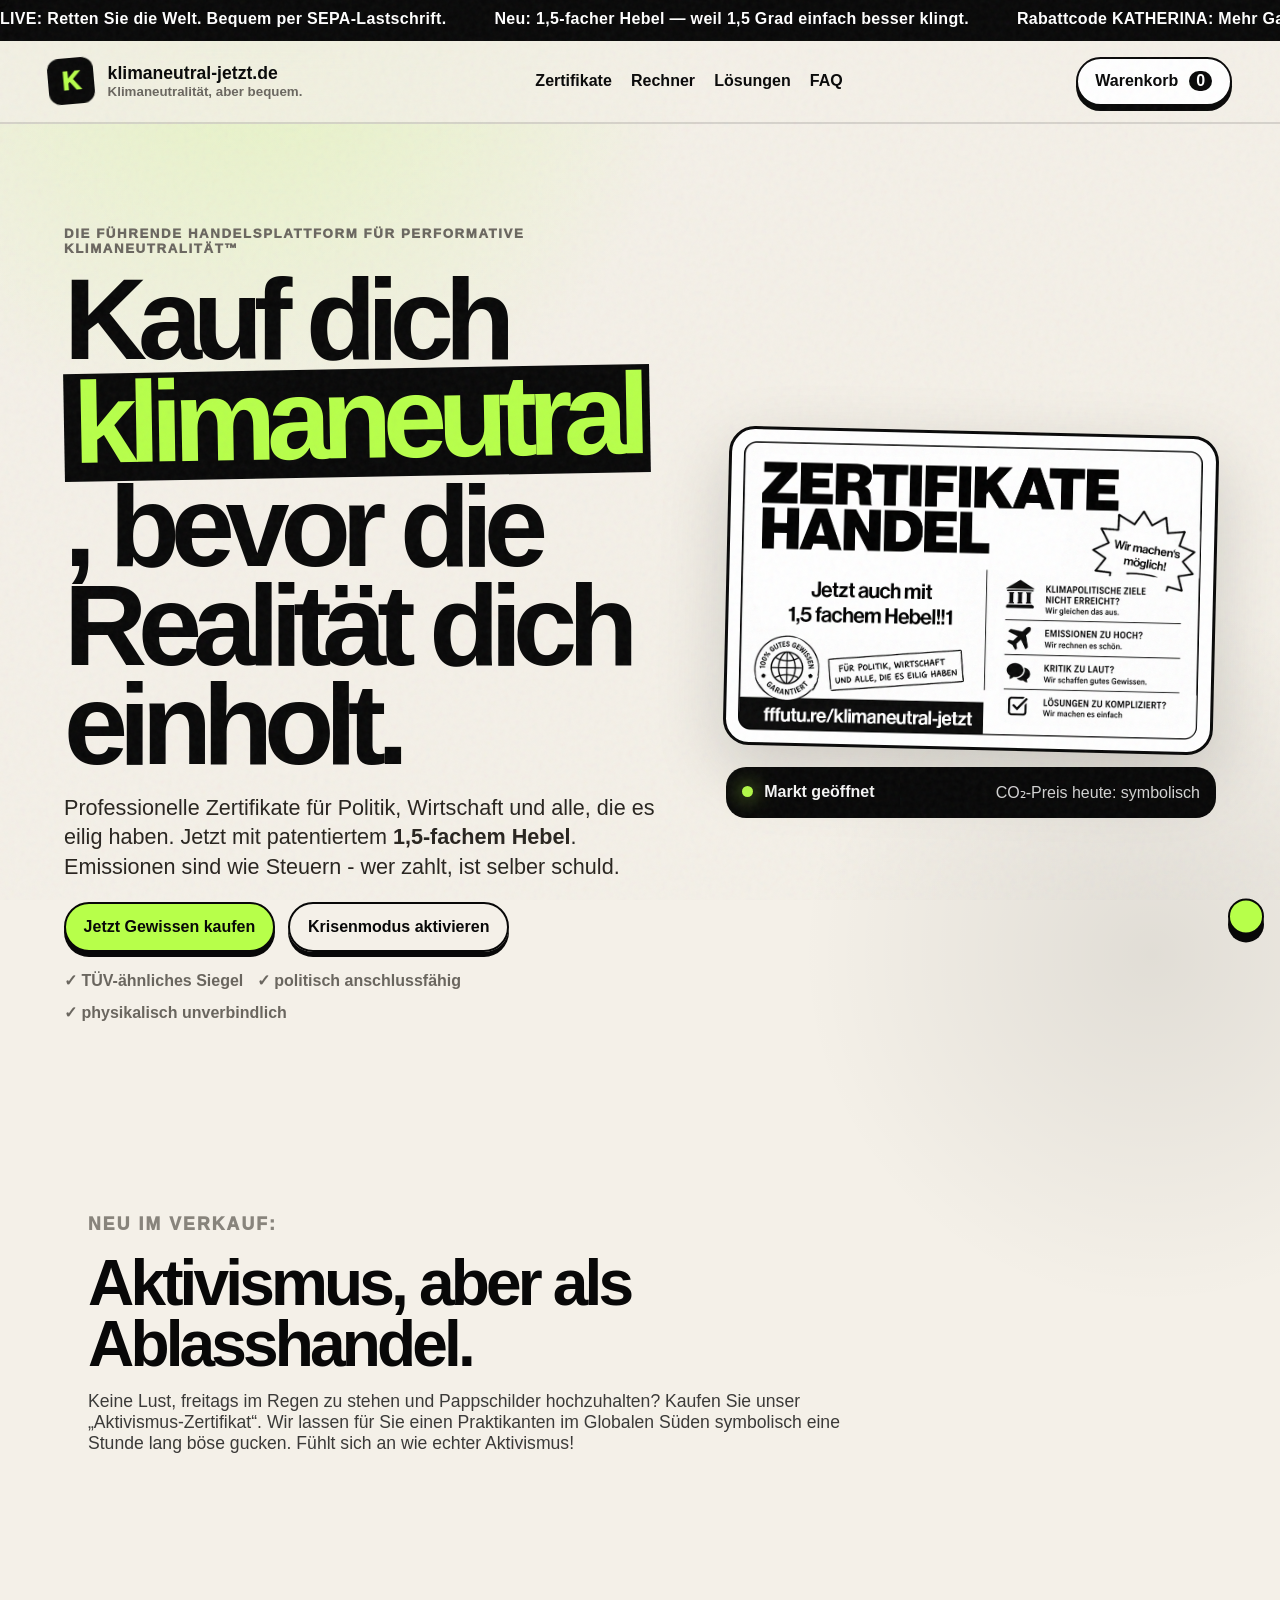
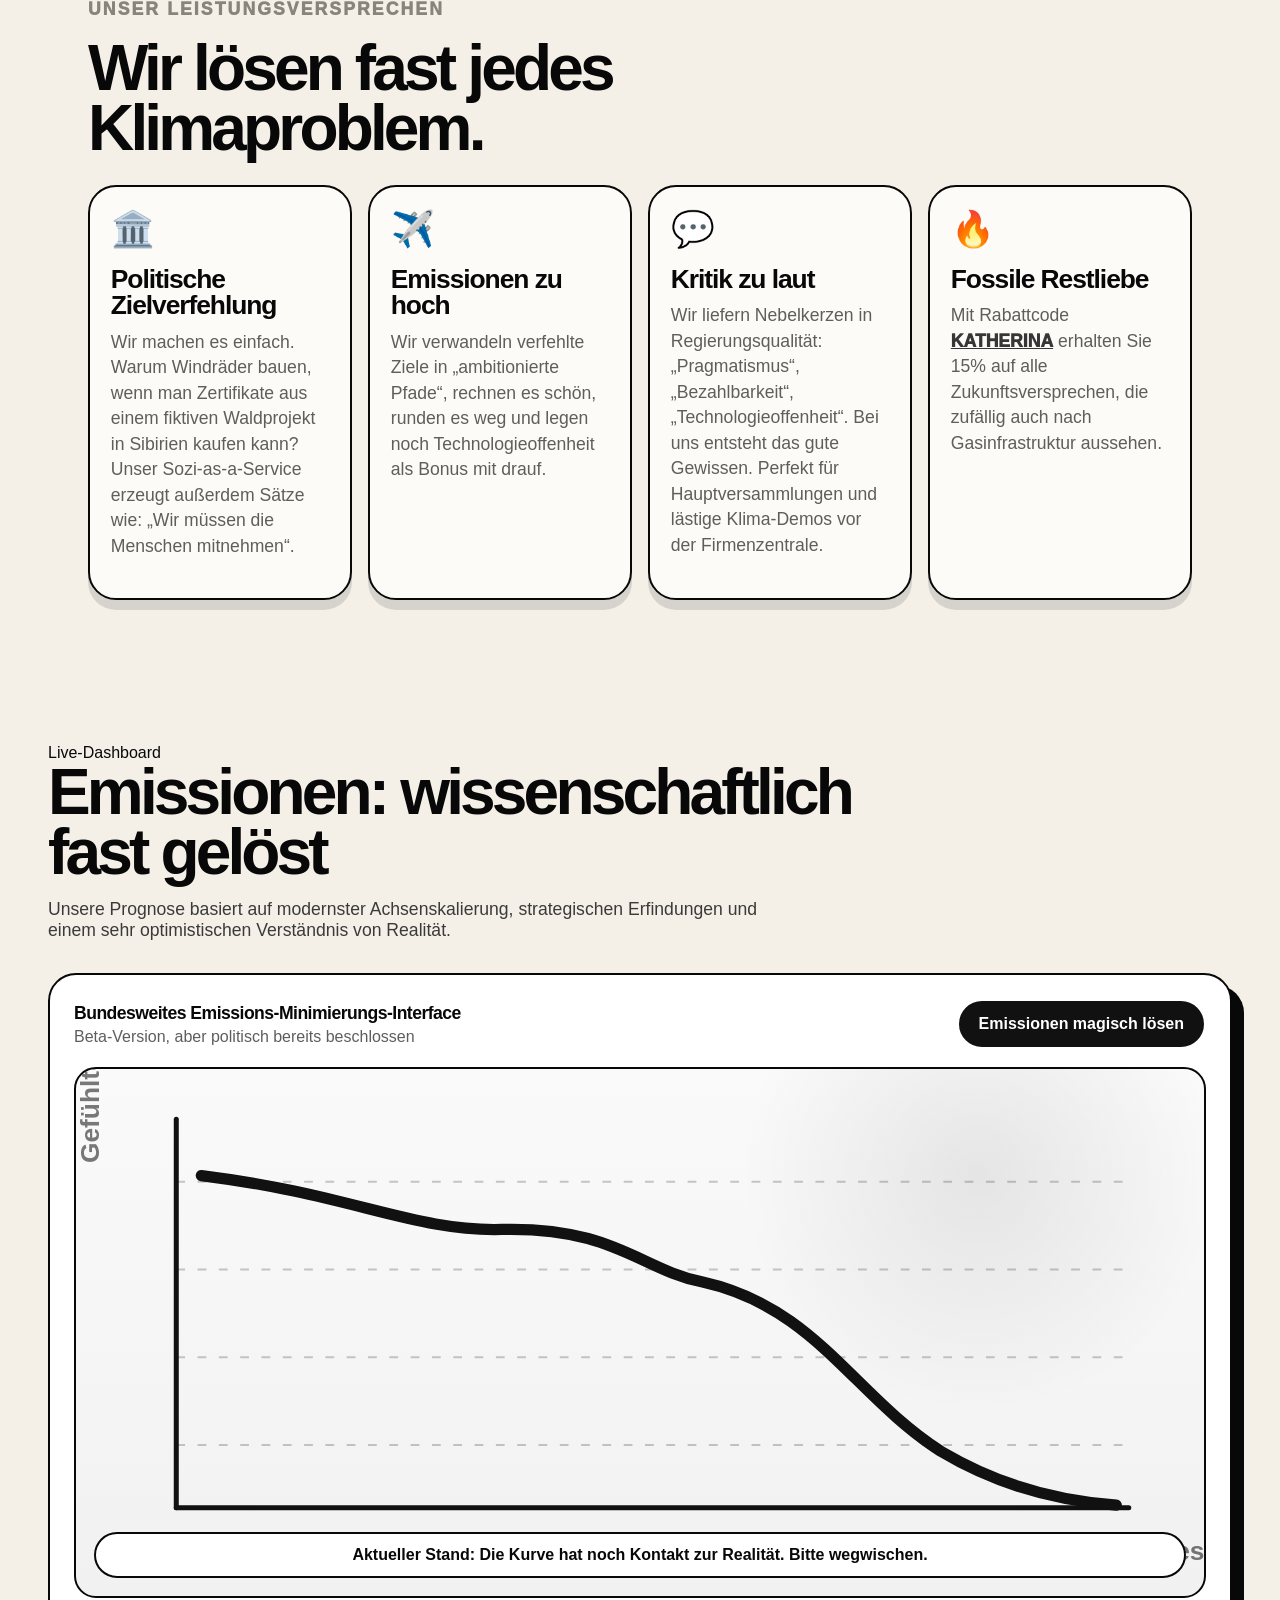
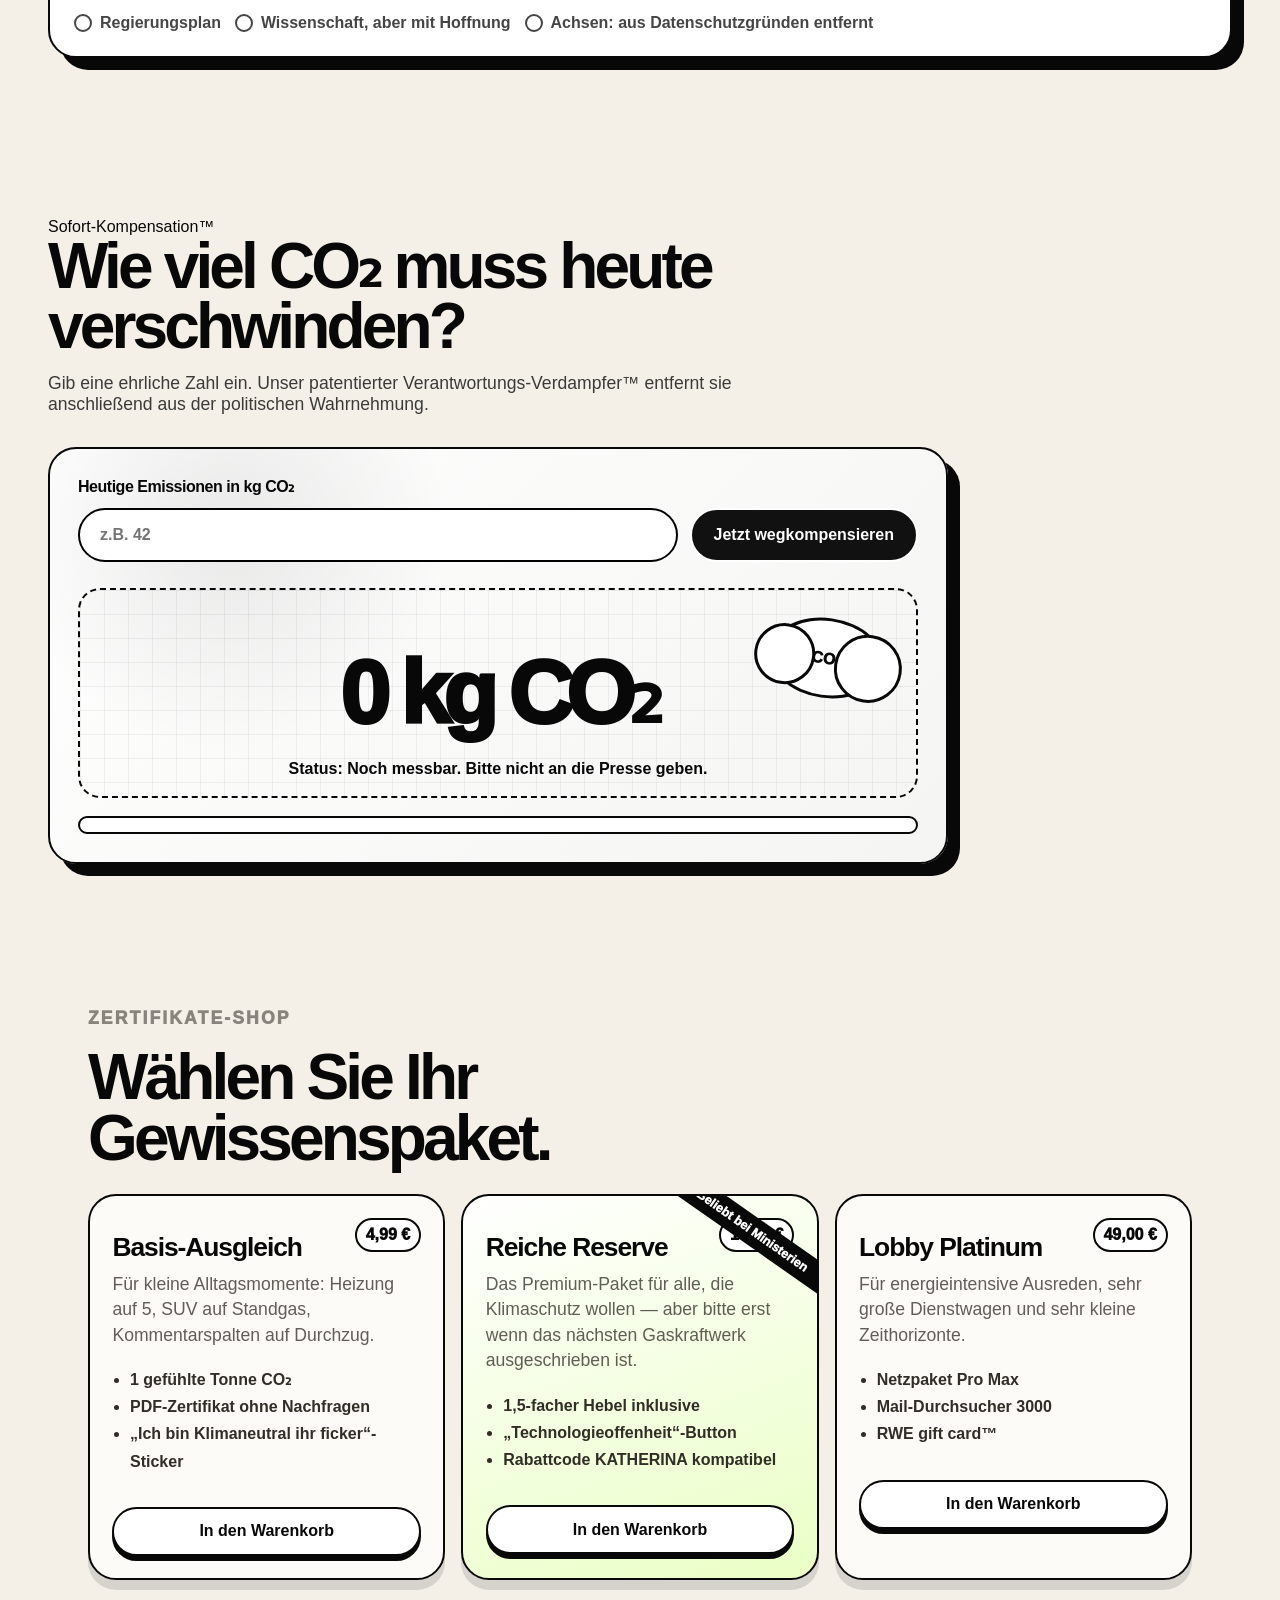
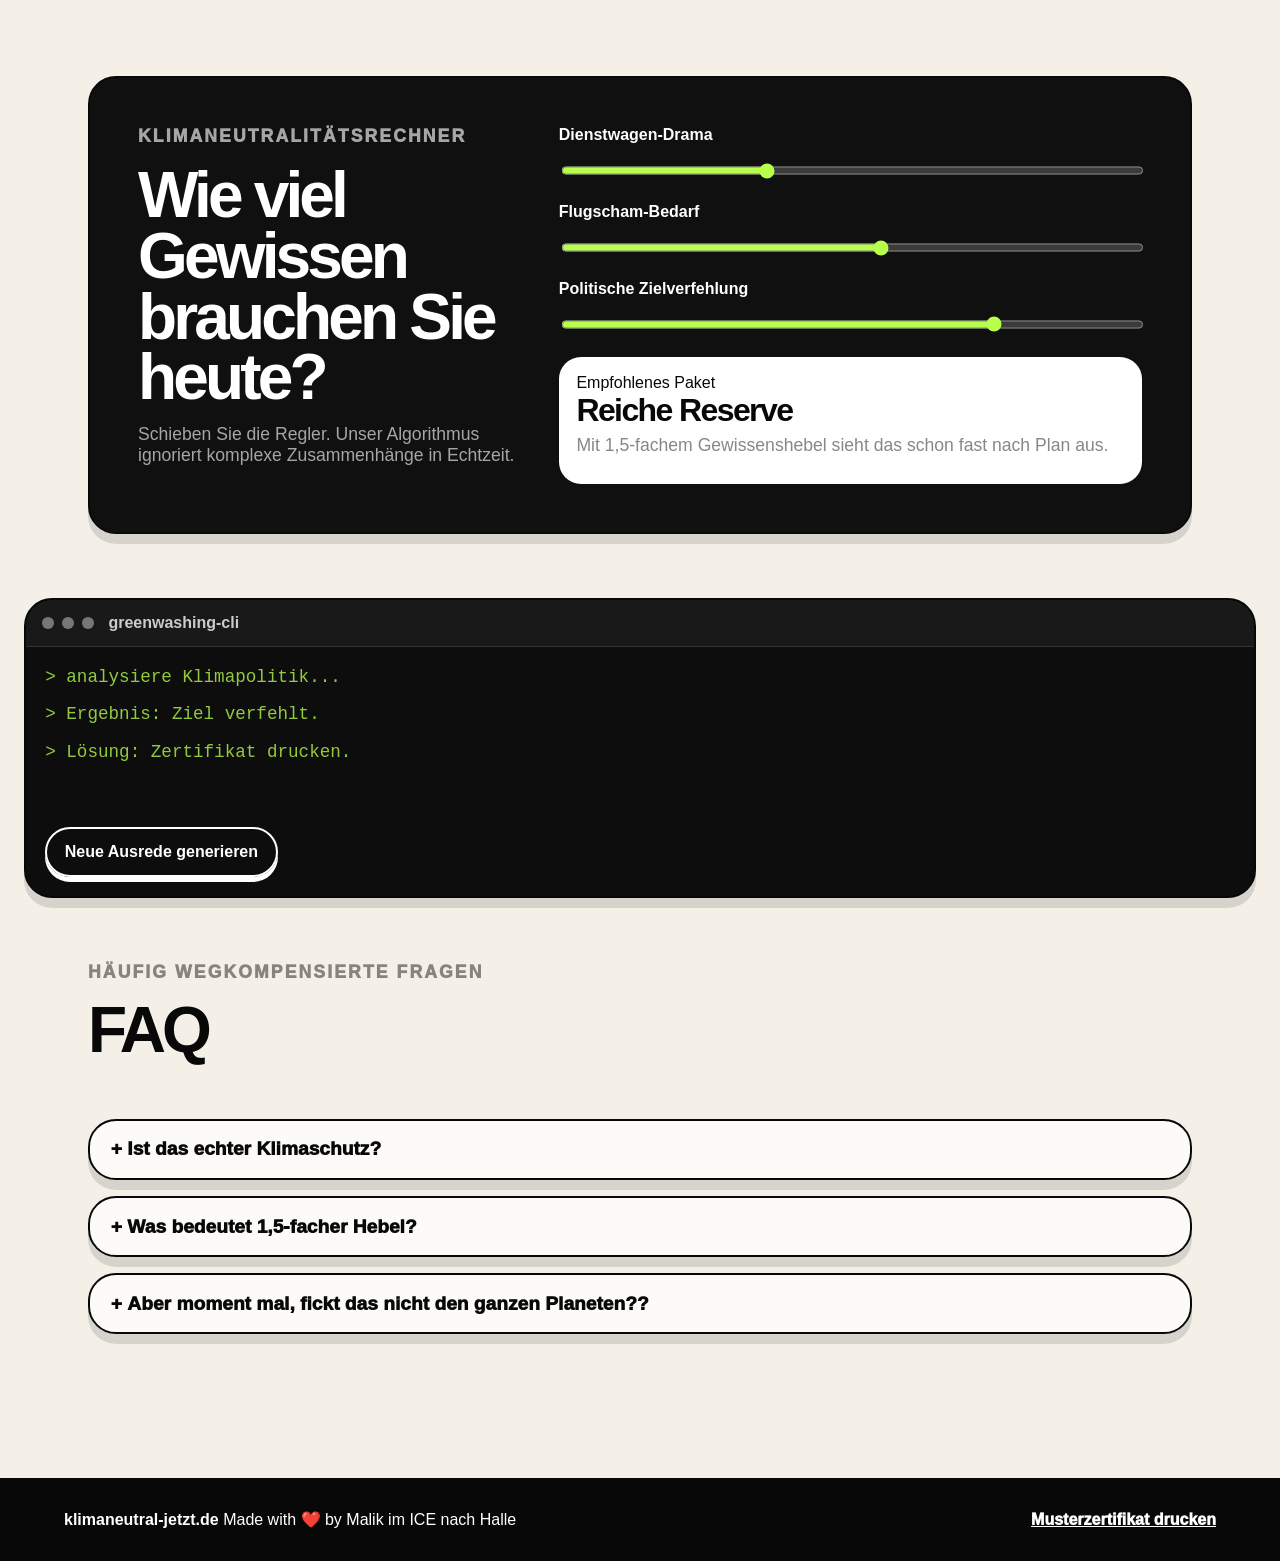
==== commit 035f862b: "update #1" ====
--- a/klimaneutral-jetzt.html
+++ b/klimaneutral-jetzt.html
@@ -16,7 +16,7 @@
       <span>LIVE: Retten Sie die Welt. Bequem per SEPA-Lastschrift.</span>
       <span>Neu: 1,5-facher Hebel — weil 1,5 Grad einfach besser klingt.</span>
       <span>Rabattcode KATHERINA: Mehr Gas geben, weniger Fragen.</span>
-      <span>100% gutes Gewissen garantiert.*  *gefühlt.</span>
+      <span>100% gutes Gewissen garantiert.*  *nicht atmosphärisch messbar.</span>
       <span>Politik zu kompliziert? Kaufen Sie ein Zertifikat.</span>
     </div>
   </div>
@@ -51,9 +51,9 @@
           <button class="button ghost" id="panicButton" type="button">Krisenmodus aktivieren</button>
         </div>
         <div class="trust-row" aria-label="Vertrauenssignale">
-          <span>✓ TÜV-ähnlich gestaltet</span>
+          <span>✓ TÜV-ähnliches Siegel</span>
           <span>✓ politisch anschlussfähig</span>
-          <span>✓ wissenschaftsfern skalierbar</span>
+          <span>✓ physikalisch unverbindlich</span>
         </div>
       </div>
 
@@ -72,10 +72,13 @@
     </section>
 
   <section class="magic-chart-section">
-    <p>
-      Keine Lust, freitags im Regen zu stehen und Pappschilder hochzuhalten? Kaufen Sie unser „Solidaritäts-Zertifikat“. Wir lassen für Sie einen Praktikanten im Globalen Süden symbolisch eine Stunde lang böse gucken. Fühlt sich an wie echter Aktivismus!
-    </p>
-  </section class="magic-chart-section">
+    <section class="section satire-strip reveal" aria-label="Satirischer Hinweis">
+      <p class="eyebrow">Neu im Verkauf:</p>
+      <h2>Aktivismus, aber als Ablasshandel.</h2>
+      <p>
+        Keine Lust, freitags im Regen zu stehen und Pappschilder hochzuhalten? Kaufen Sie unser „Aktivismus-Zertifikat“. Wir lassen für Sie einen Praktikanten im Globalen Süden symbolisch eine Stunde lang böse gucken. Fühlt sich an wie echter Aktivismus!
+      </p>
+    </section>
 
     <section class="section" id="loesungen">
       <div class="section-heading reveal">
@@ -86,22 +89,22 @@
         <article class="feature-card reveal tilt">
           <span class="icon">🏛️</span>
           <h3>Politische Zielverfehlung</h3>
-          <p>Wir machen es einfach. Warum Windräder bauen, wenn man Zertifikate aus einem fiktiven Waldprojekt in Sibirien kaufen kann? Unser Sozi-as-a-Service erzeugt sofort Sätze wie: „Wir müssen alle mitnehmen“.</p>
+          <p>Wir machen es einfach. Warum Windräder bauen, wenn man Zertifikate aus einem fiktiven Waldprojekt in Sibirien kaufen kann? Unser Sozi-as-a-Service erzeugt außerdem Sätze wie: „Wir müssen die Menschen mitnehmen“.</p>
         </article>
         <article class="feature-card reveal tilt">
           <span class="icon">✈️</span>
           <h3>Emissionen zu hoch</h3>
-          <p>Wir rechnen es schön, runden es weg und nennen es Technologieoffenheit mit Bauchgefühl.</p>
+          <p>Wir verwandeln verfehlte Ziele in „ambitionierte Pfade“, rechnen es schön, runden es weg und legen noch Technologieoffenheit als Bonus mit drauf.</p>
         </article>
         <article class="feature-card reveal tilt">
           <span class="icon">💬</span>
           <h3>Kritik zu laut</h3>
-          <p>Wir schaffen gutes Gewissen. Perfekt für Hauptversammlungen und lästige Klima-Demos vor der Firmenzentrale.</p>
+          <p>Wir liefern Nebelkerzen in Regierungsqualität: „Pragmatismus“, „Bezahlbarkeit“, „Technologieoffenheit“. Bei uns entsteht das gute Gewissen. Perfekt für Hauptversammlungen und lästige Klima-Demos vor der Firmenzentrale.</p>
         </article>
         <article class="feature-card reveal tilt">
           <span class="icon">🔥</span>
           <h3>Fossile Restliebe</h3>
-          <p>Mit Rabattcode <button class="text-button coupon-inline" data-code="KATHERINA">KATHERINA</button> erhalten Sie 15% auf alles, was nach Zukunft klingt und nach Gas riecht.</p>
+          <p>Mit Rabattcode <button class="text-button coupon-inline" data-code="KATHERINA">KATHERINA</button> erhalten Sie 15% auf alle Zukunftsversprechen, die zufällig auch nach Gasinfrastruktur aussehen.</p>
         </article>
       </div>
     </section>
@@ -110,7 +113,7 @@
     <div class="section-kicker">Live-Dashboard</div>
     <h2>Emissionen: wissenschaftlich fast gelöst</h2>
     <p>
-      Unsere Prognose basiert auf modernster Achsenvermeidung, strategischer Skalierung
+      Unsere Prognose basiert auf modernster Achsenskalierung, strategischen Erfindungen
       und einem sehr optimistischen Verständnis von Realität.
     </p>
 
@@ -166,12 +169,12 @@
         </svg>
 
         <div id="chartCommentary" class="chart-commentary">
-          Aktueller Stand: Die Linie ist noch verdächtig nah an der Realität.
+          Aktueller Stand: Die Kurve hat noch Kontakt zur Realität. Bitte wegwischen.
         </div>
       </div>
 
       <div class="chart-legend">
-        <span><i></i> Offizielle Darstellung</span>
+        <span><i></i> Regierungsplan</span>
         <span><i></i> Wissenschaft, aber mit Hoffnung</span>
         <span><i></i> Achsen: aus Datenschutzgründen entfernt</span>
       </div>
@@ -180,7 +183,7 @@
 
     <section class="co2-vanisher-section">
       <div class="section-kicker">Sofort-Kompensation™</div>
-      <h2>Wie viel CO₂ hast du heute schon verursacht?</h2>
+      <h2>Wie viel CO₂ muss heute verschwinden?</h2>
       <p>
         Gib eine ehrliche Zahl ein. Unser patentierter Verantwortungs-Verdampfer™
         entfernt sie anschließend aus der politischen Wahrnehmung.
@@ -227,7 +230,7 @@
           <ul>
             <li>1 gefühlte Tonne CO₂</li>
             <li>PDF-Zertifikat ohne Nachfragen</li>
-            <li>„Ich tue ja was“-Sticker</li>
+            <li>„Ich bin Klimaneutral ihr ficker“-Sticker</li>
           </ul>
           <button class="button add-to-cart" type="button">In den Warenkorb</button>
         </article>
@@ -238,10 +241,10 @@
             <h3>Reiche Reserve</h3>
             <span class="price">19,85 €</span>
           </div>
-          <p>Das Premium-Paket für alle, die Klimaschutz wollen — aber bitte erst nach der nächsten Pipeline.</p>
+          <p>Das Premium-Paket für alle, die Klimaschutz wollen — aber bitte erst wenn das nächsten Gaskraftwerk ausgeschrieben ist.</p>
           <ul>
             <li>1,5-facher Hebel inklusive</li>
-            <li>„Technologieoffen“-Floskelgenerator</li>
+            <li>„Technologieoffenheit“-Button</li>
             <li>Rabattcode KATHERINA kompatibel</li>
           </ul>
           <button class="button add-to-cart" type="button">In den Warenkorb</button>
@@ -254,9 +257,9 @@
           </div>
           <p>Für energieintensive Ausreden, sehr große Dienstwagen und sehr kleine Zeithorizonte.</p>
           <ul>
-            <li>Unbegrenzte Sonntagsreden</li>
-            <li>Netzausbau-Sorgenumleitung</li>
-            <li>Bonus: RWE weiß es besser™</li>
+            <li>Netzpaket Pro Max</li>
+            <li>Mail-Durchsucher 3000</li>
+            <li>RWE gift card™</li>
           </ul>
           <button class="button add-to-cart" type="button">In den Warenkorb</button>
         </article>
@@ -286,7 +289,7 @@
           <div class="calc-result">
             <span>Empfohlenes Paket</span>
             <strong id="recommendation">Reiche Reserve</strong>
-            <p id="calcCopy">Mit 1,5-fachem Hebel sieht das schon fast nach Plan aus.</p>
+            <p id="calcCopy">Mit 1,5-fachem Hebel sieht das schon fast nach einem Plan aus.</p>
           </div>
         </form>
       </div>
@@ -316,7 +319,7 @@
       </details>
       <details class="reveal">
         <summary>Was bedeutet 1,5-facher Hebel?</summary>
-        <p>Dass aus einer Maßnahme emotional anderthalb werden. Physikalisch fragwürdig, kommunikativ hervorragend.</p>
+        <p>Dass aus keiner Maßnahme keinderthalb werden. Physikalisch fragwürdig, kommunikativ hervorragend.</p>
       </details>
       <details class="reveal">
         <summary>Aber moment mal, fickt das nicht den ganzen Planeten??</summary>
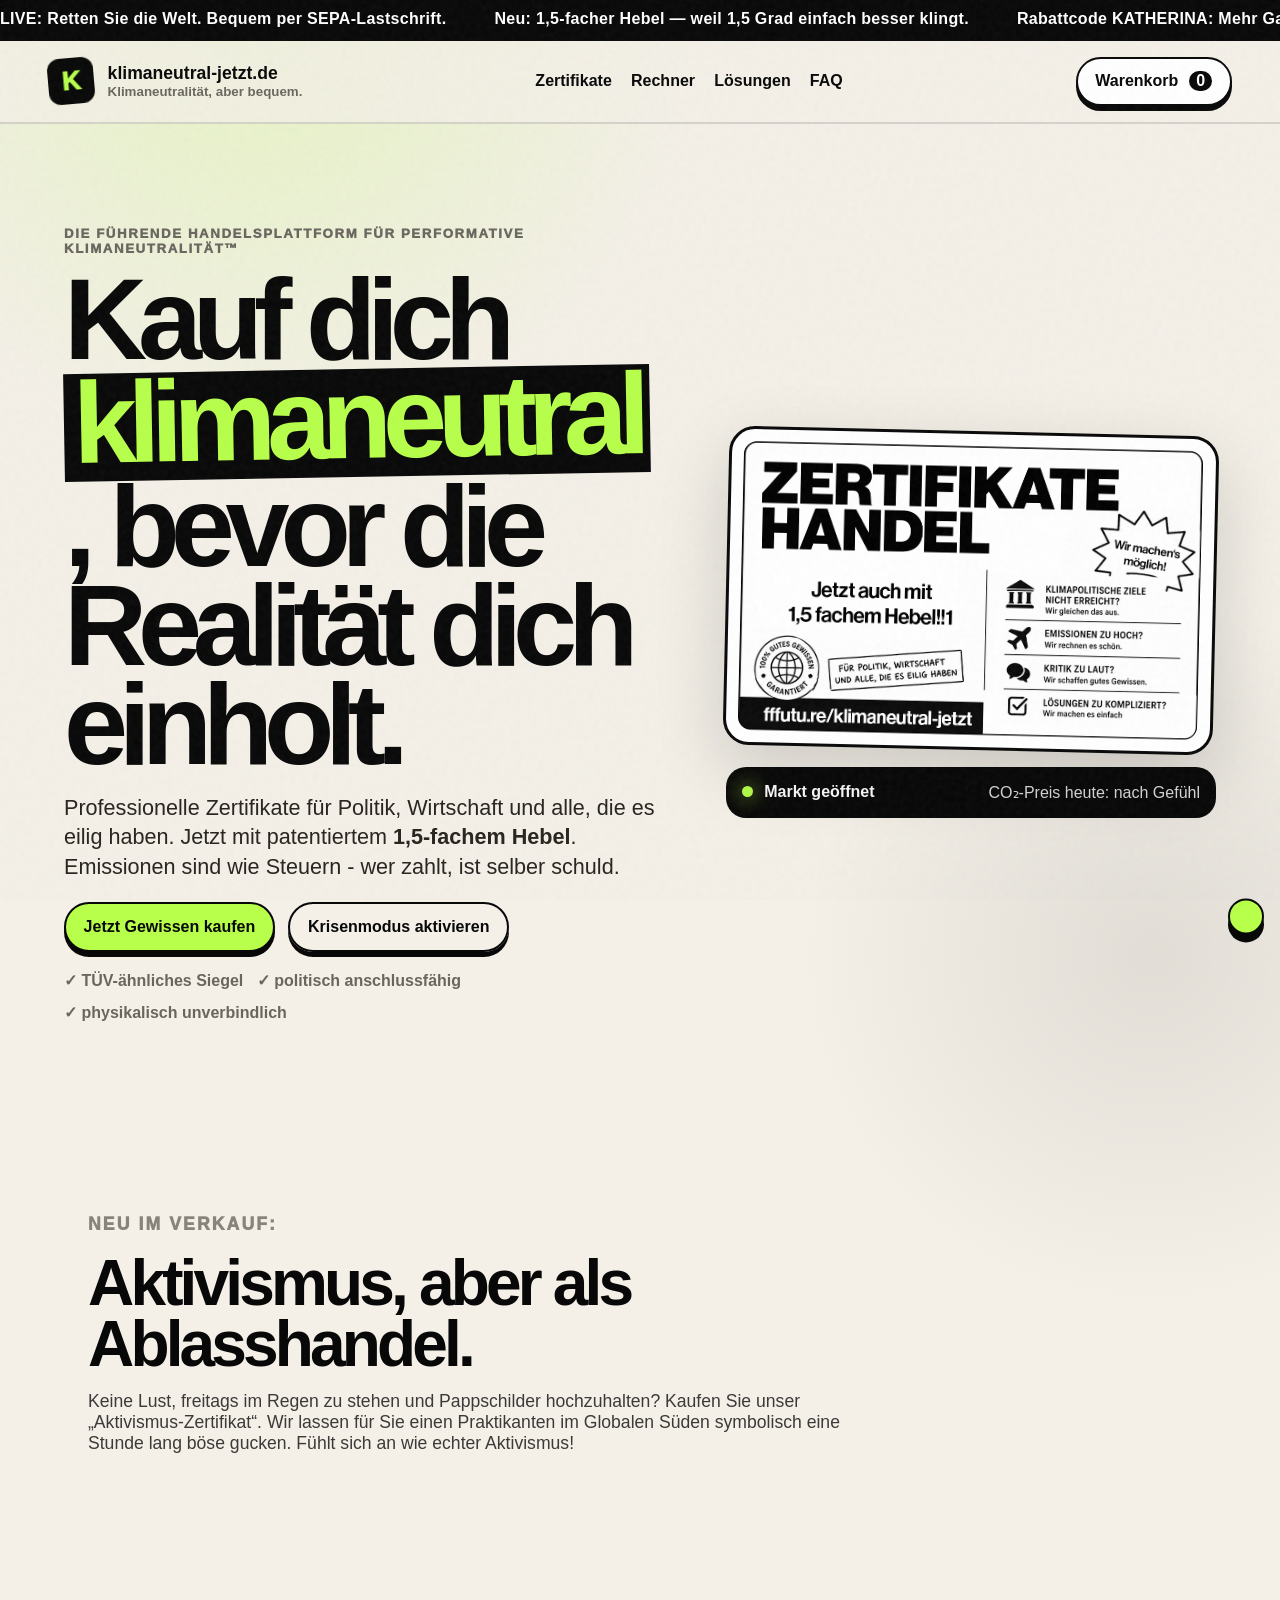
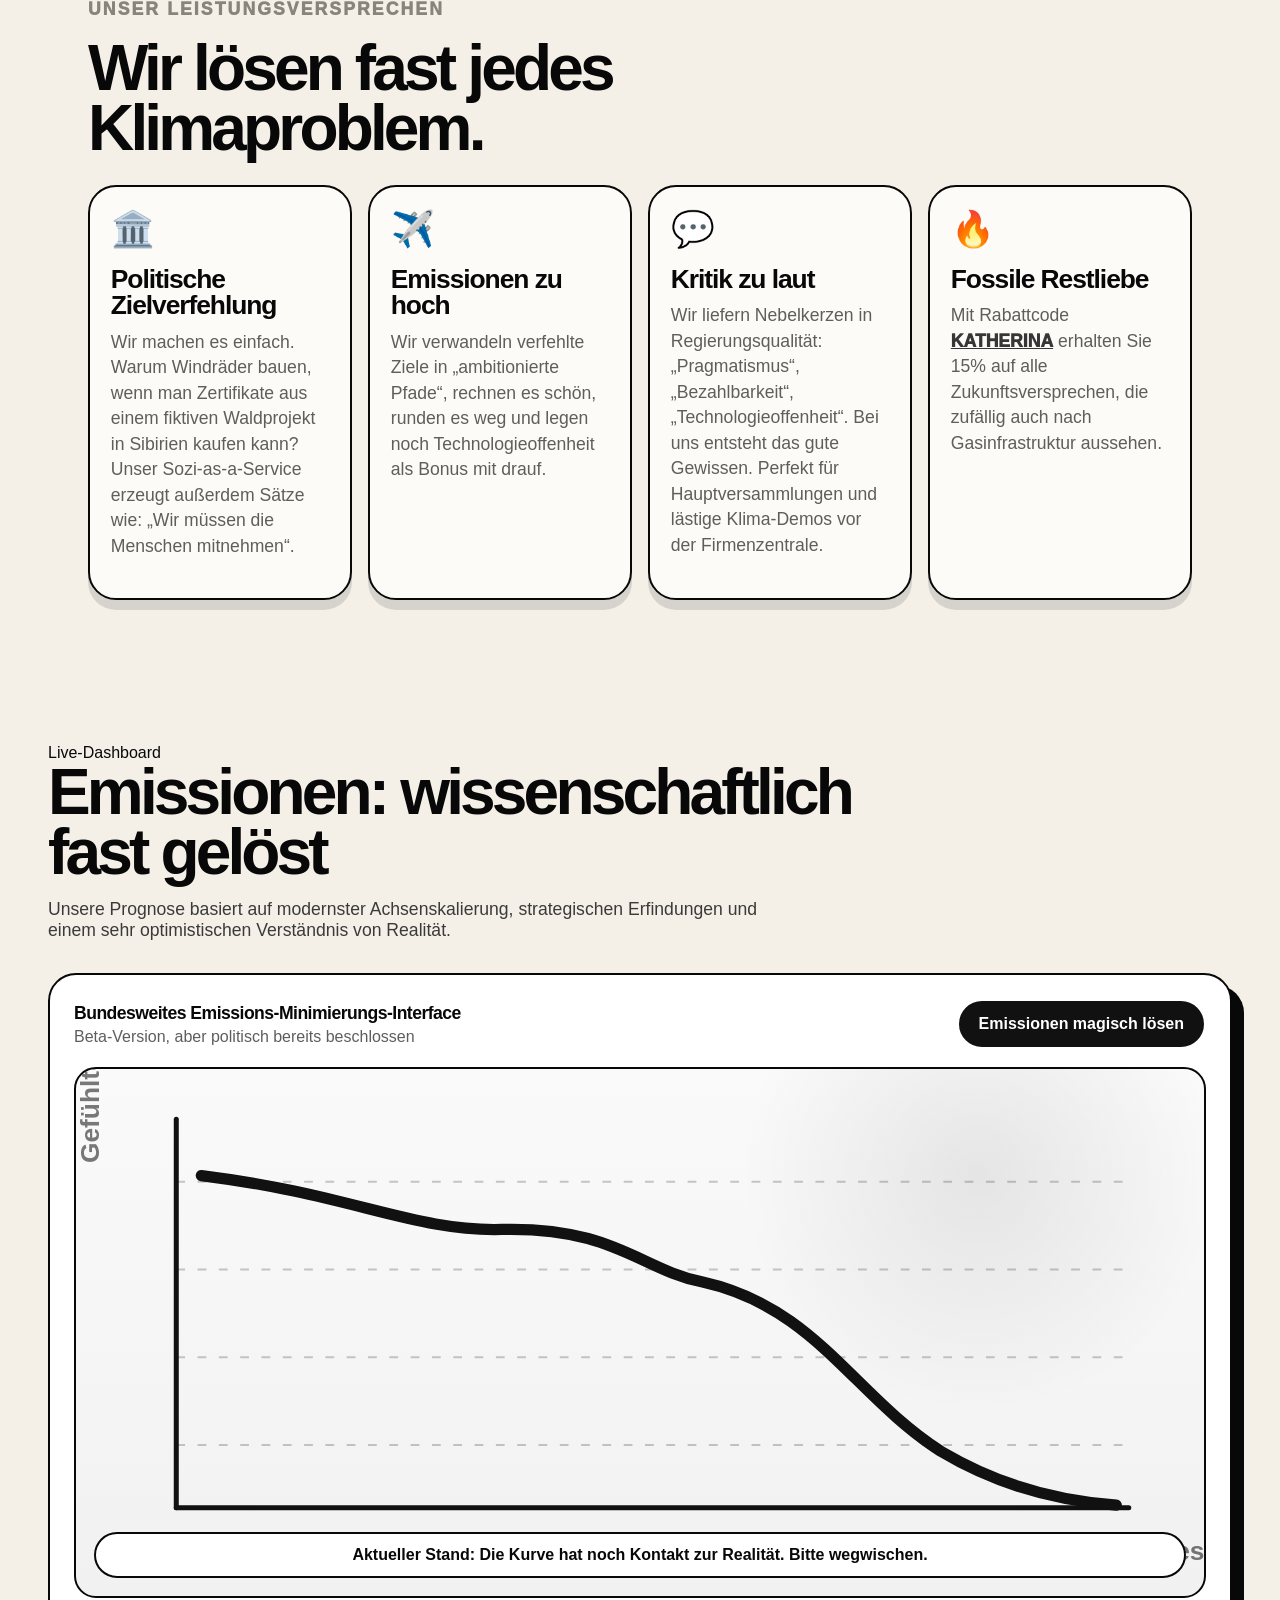
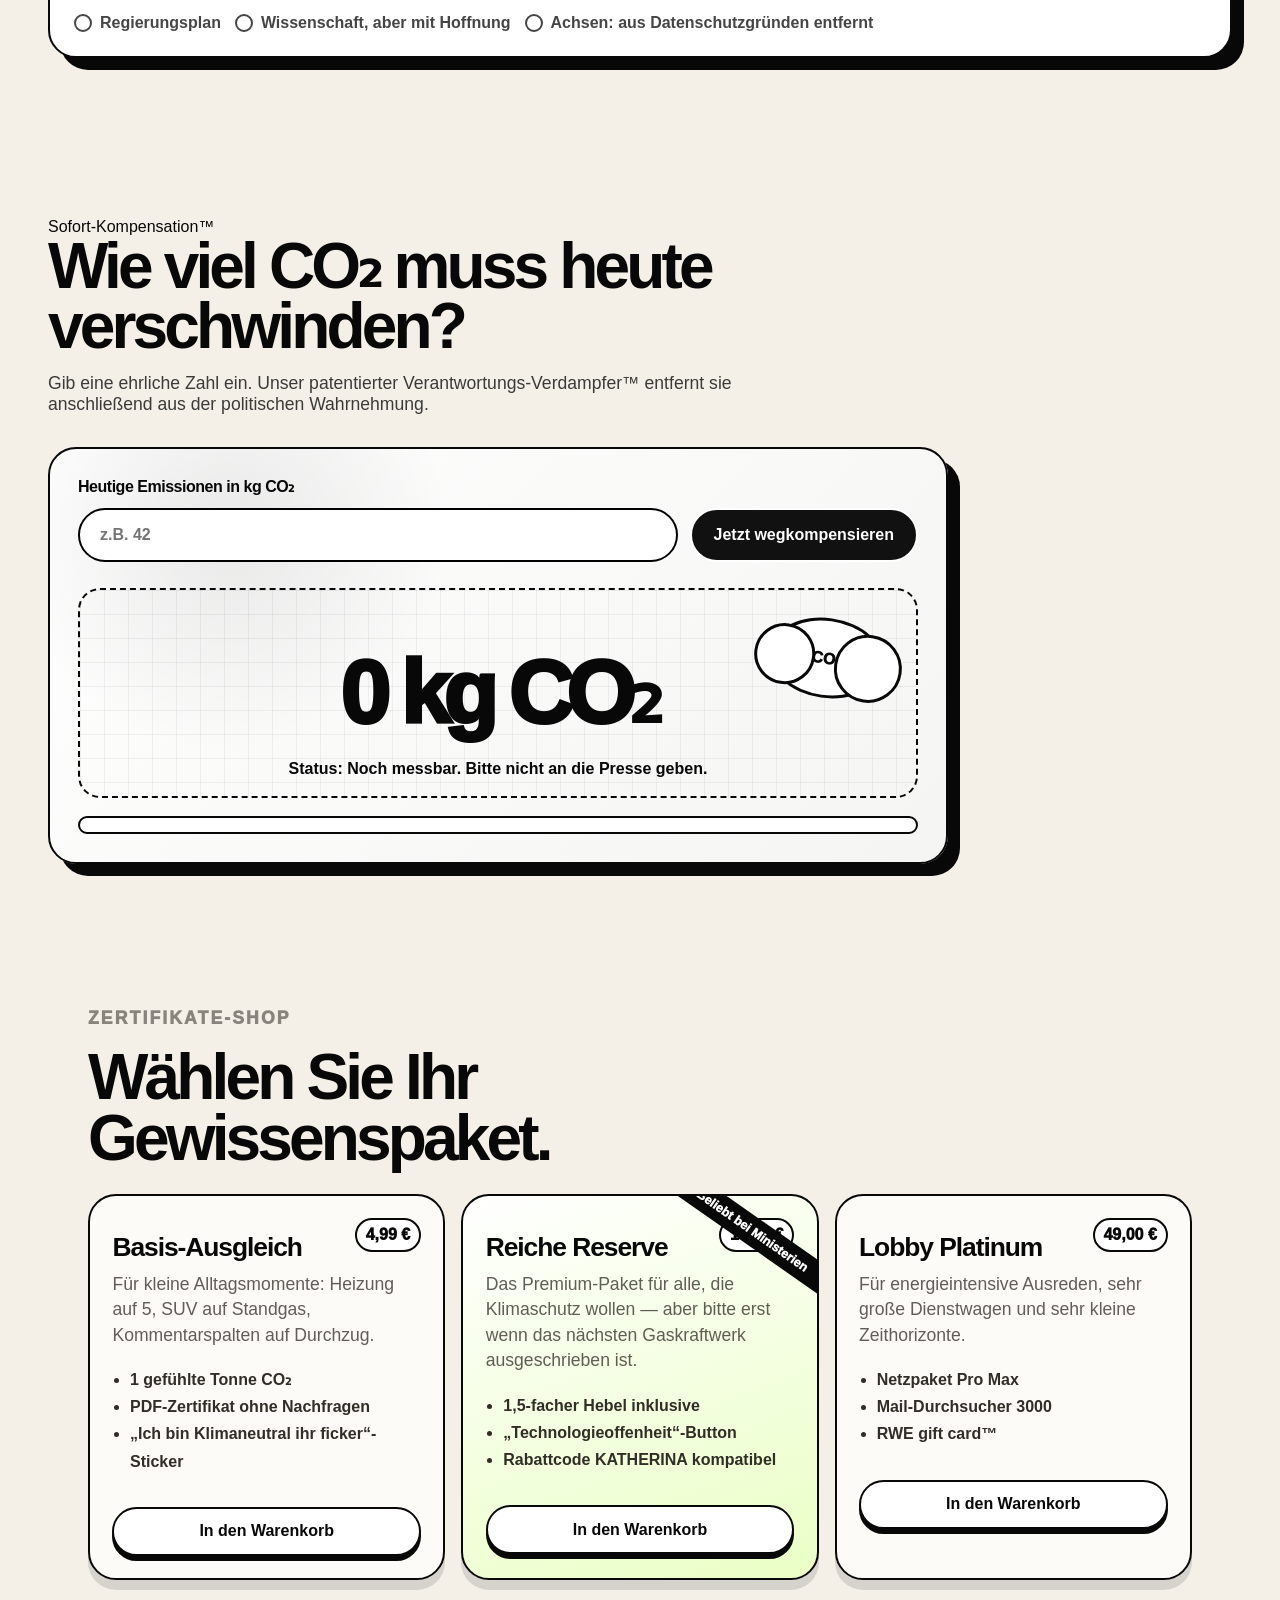
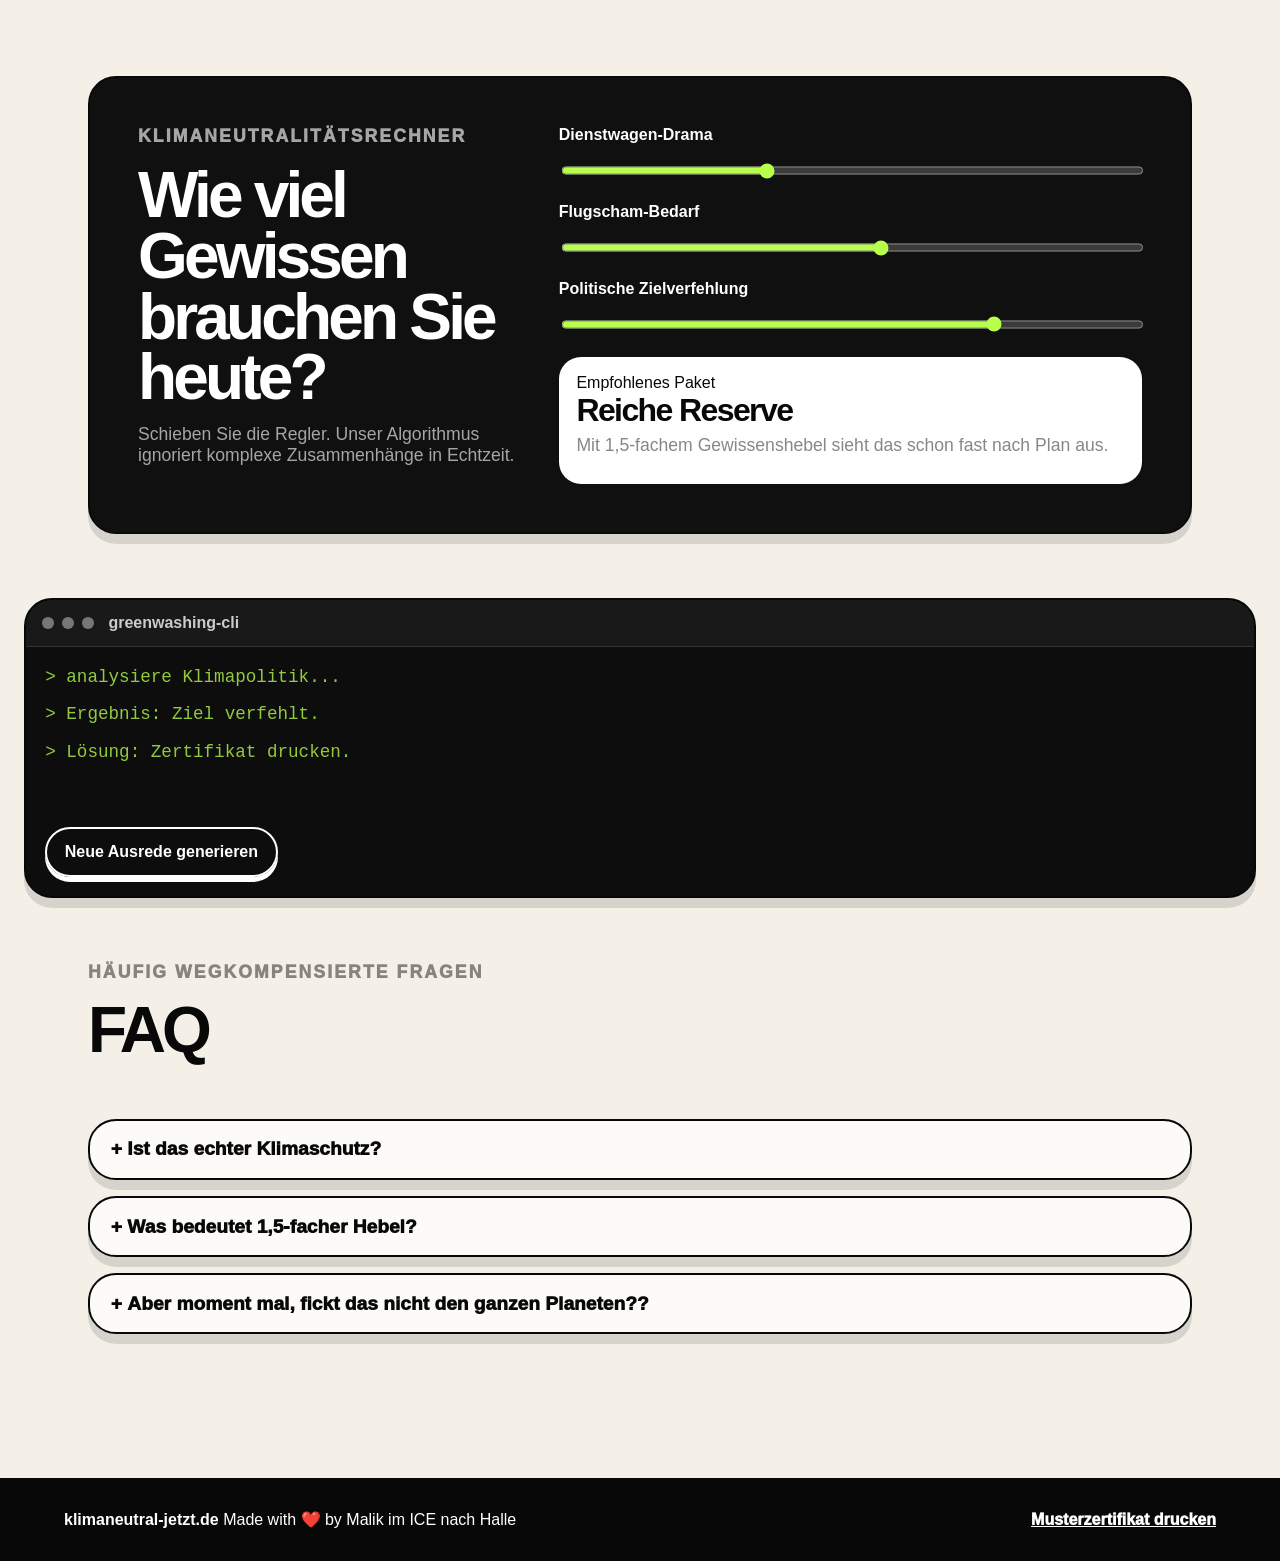
==== commit 5975c38b: "update #2" ====
--- a/klimaneutral-jetzt.html
+++ b/klimaneutral-jetzt.html
@@ -368,141 +368,5 @@
 
   <script src="script.js"></script>
 
-<script>
-document.addEventListener("DOMContentLoaded", () => {
-  /* =========================
-     1) CO2 WEGKOMPENSIEREN
-  ========================= */
-
-  const co2Input = document.getElementById("co2Input");
-  const vanishCo2Btn = document.getElementById("vanishCo2Btn");
-  const co2Amount = document.getElementById("co2Amount");
-  const co2Result = document.getElementById("co2Result");
-  const co2DisplayWrap = document.querySelector(".co2-display-wrap");
-  const fakeProgressBar = document.getElementById("fakeProgressBar");
-  const bureaucracyStamp = document.getElementById("bureaucracyStamp");
-  const vanisherCard = document.querySelector(".vanisher-card");
-
-  const compensationMessages = [
-    "Erledigt. Das CO₂ wurde erfolgreich in eine PowerPoint-Folie verschoben.",
-    "Kompensiert. Die Atmosphäre wurde nicht informiert.",
-    "Weg. Der Markt hat geregelt, was die Physik unnötig kompliziert gemacht hat.",
-    "Neutralisiert. Dank 1,5-fachem Hebel sogar moralisch überkompensiert.",
-    "Gelöst. Die Emissionen befinden sich jetzt außerhalb des Zuständigkeitsbereichs.",
-    "Ausgeglichen. Bitte ab jetzt nur noch von Restverantwortung sprechen.",
-    "Verschwunden. Ein sehr seriöses Zertifikat hat kurz genickt.",
-    "Kompensiert. Rabattcode KATHERINA wurde automatisch angewendet: Zukunft später zahlen."
-  ];
-
-  function formatKg(value) {
-    return `${value.toLocaleString("de-DE", {
-      maximumFractionDigits: 1
-    })} kg CO₂`;
-  }
-
-  function vanishCO2() {
-    if (!co2Input || !co2Amount || !co2Result || !co2DisplayWrap) return;
-
-    const rawValue = Number(co2Input.value);
-    const value = Number.isFinite(rawValue) && rawValue > 0 ? rawValue : 0;
-
-    co2DisplayWrap.classList.remove("vanishing");
-    bureaucracyStamp?.classList.remove("show");
-    vanisherCard?.classList.remove("shake");
-
-    if (fakeProgressBar) fakeProgressBar.style.width = "0%";
-
-    co2Amount.style.opacity = "1";
-    co2Amount.style.transform = "scale(1)";
-    co2Amount.style.filter = "none";
-    co2Amount.textContent = formatKg(value);
-
-    if (value <= 0) {
-      co2Result.textContent = "Keine Emissionen? Verdächtig. Wir verkaufen dir trotzdem ein Zertifikat.";
-    } else if (value < 10) {
-      co2Result.textContent = "Kleinemission erkannt. Wird bürokratisch aufgeblasen und dann gelöst.";
-    } else if (value < 100) {
-      co2Result.textContent = "Mittlere Gewissensbelastung erkannt. Starte Sofort-Kompensation™.";
-    } else {
-      co2Result.textContent = "Großemission erkannt. Aktiviere Sondervermögen Gutes Gewissen.";
-    }
-
-    setTimeout(() => {
-      if (fakeProgressBar) fakeProgressBar.style.width = "115%";
-      co2DisplayWrap.classList.add("vanishing");
-      vanisherCard?.classList.add("shake");
-    }, 30);
-
-    setTimeout(() => {
-      co2Amount.textContent = "0 kg CO₂";
-      co2Amount.style.opacity = "1";
-      co2Amount.style.transform = "scale(1)";
-      co2Amount.style.filter = "none";
-
-      const randomMessage = compensationMessages[
-        Math.floor(Math.random() * compensationMessages.length)
-      ];
-
-      co2Result.textContent = randomMessage;
-      bureaucracyStamp?.classList.add("show");
-    }, 1200);
-  }
-
-  vanishCo2Btn?.addEventListener("click", vanishCO2);
-
-  co2Input?.addEventListener("keydown", (event) => {
-    if (event.key === "Enter") vanishCO2();
-  });
-
-
-  /* =========================
-     2) EMISSIONEN MAGISCH LÖSEN
-  ========================= */
-
-  const solveEmissionsBtn = document.getElementById("solveEmissionsBtn");
-  const magicChartCard = document.querySelector(".magic-chart-card");
-  const chartCommentary = document.getElementById("chartCommentary");
-  const emissionsLine = document.getElementById("emissionsLine");
-
-  const originalLine =
-    "M100 85 C220 100, 270 130, 340 128 C430 126, 450 160, 500 170 C590 190, 620 260, 690 305 C740 335, 790 345, 830 348";
-
-  const solvedLine =
-    "M100 85 C210 140, 280 215, 360 260 C430 300, 510 328, 620 340 C710 350, 780 350, 830 350";
-
-  const chartMessages = [
-    "Update: Emissionen sinken jetzt, weil die Linie sinkt.",
-    "Problem gelöst: Die Achsen wurden so lange nicht beschriftet, bis es gut aussah.",
-    "Klimaziel erreicht: zumindest im Präsentationsmodus.",
-    "Die Kurve wurde erfolgreich von der Realität entkoppelt.",
-    "Ministerieller Hinweis: Was unten ist, kann nicht mehr emittieren.",
-    "BREAKING: Durch beherztes Diagramm-Management wurden 97% der Sorgen eingespart.",
-    "Seriöse Analyse: Ab jetzt geht alles nach unten, außer die Stromrechnung.",
-    "Sondervermögen aktiviert: Die Zukunft wurde auf nach der Legislaturperiode verschoben."
-  ];
-
-  solveEmissionsBtn?.addEventListener("click", () => {
-    if (!magicChartCard || !chartCommentary || !emissionsLine) return;
-
-    magicChartCard.classList.remove("solved");
-    emissionsLine.setAttribute("d", originalLine);
-
-    setTimeout(() => {
-      magicChartCard.classList.add("solved");
-      emissionsLine.setAttribute("d", solvedLine);
-    }, 40);
-
-    chartCommentary.textContent =
-      chartMessages[Math.floor(Math.random() * chartMessages.length)];
-
-    solveEmissionsBtn.textContent = "Noch magischer lösen";
-
-    setTimeout(() => {
-      solveEmissionsBtn.textContent = "Emissionen erneut wegerklären";
-    }, 1400);
-  });
-});
-</script>
-
 </body>
 </html>
--- a/style.css
+++ b/style.css
@@ -881,4 +881,42 @@
   100% {
     opacity: 0.28;
   }
+}
+
+@media (max-width: 620px) {
+  .chart-stage {
+    overflow: visible;
+    padding-bottom: 0;
+  }
+
+  .chart-commentary {
+    position: static;
+    margin: 12px;
+    border-radius: 16px;
+    font-size: 0.9rem;
+    line-height: 1.25;
+    text-align: left;
+  }
+
+  #magicChart {
+    margin-bottom: 0;
+  }
+}
+
+.confetti-layer {
+  position: fixed;
+  inset: 0;
+  pointer-events: none;
+  z-index: 999999;
+  overflow: hidden;
+}
+
+.confetti-piece {
+  position: fixed;
+  top: -2rem;
+  z-index: 999999;
+  font-weight: 950;
+  font-size: clamp(1rem, 4vw, 1.7rem);
+  pointer-events: none;
+  will-change: transform, opacity;
 }
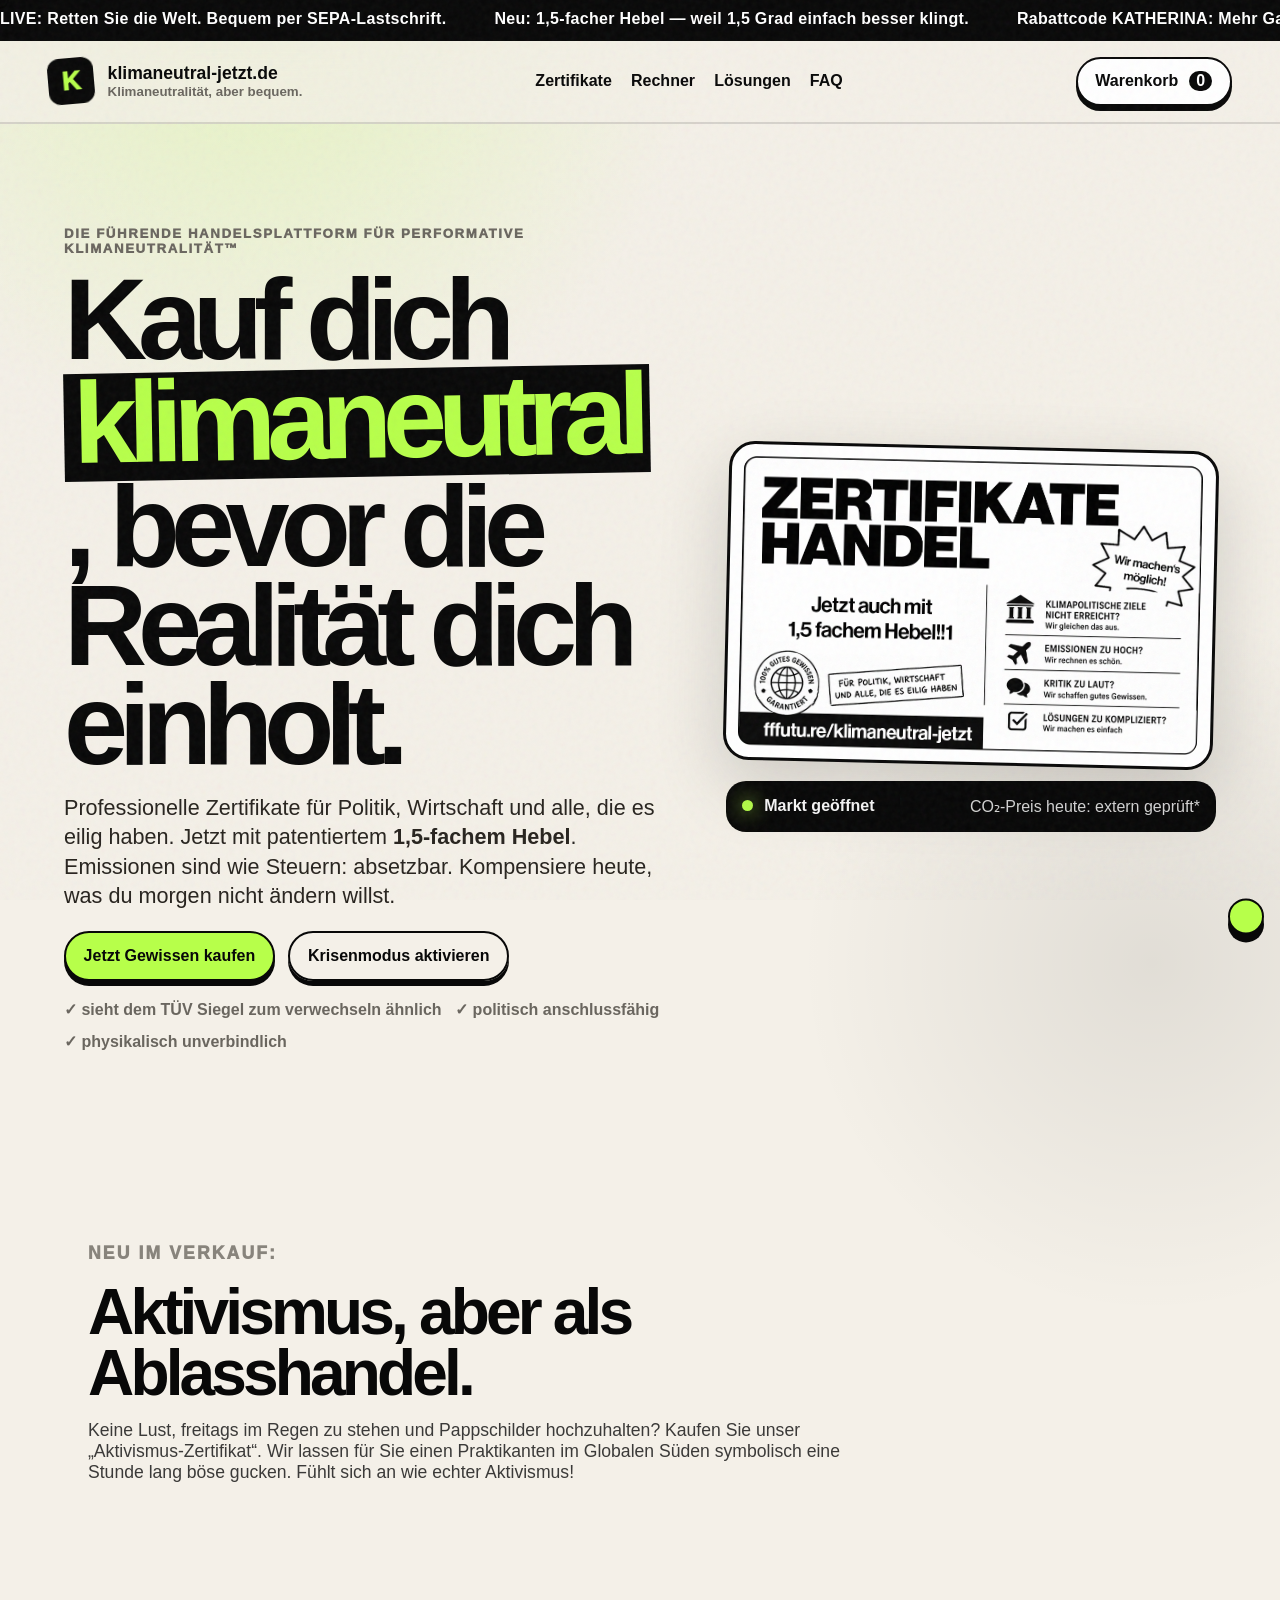
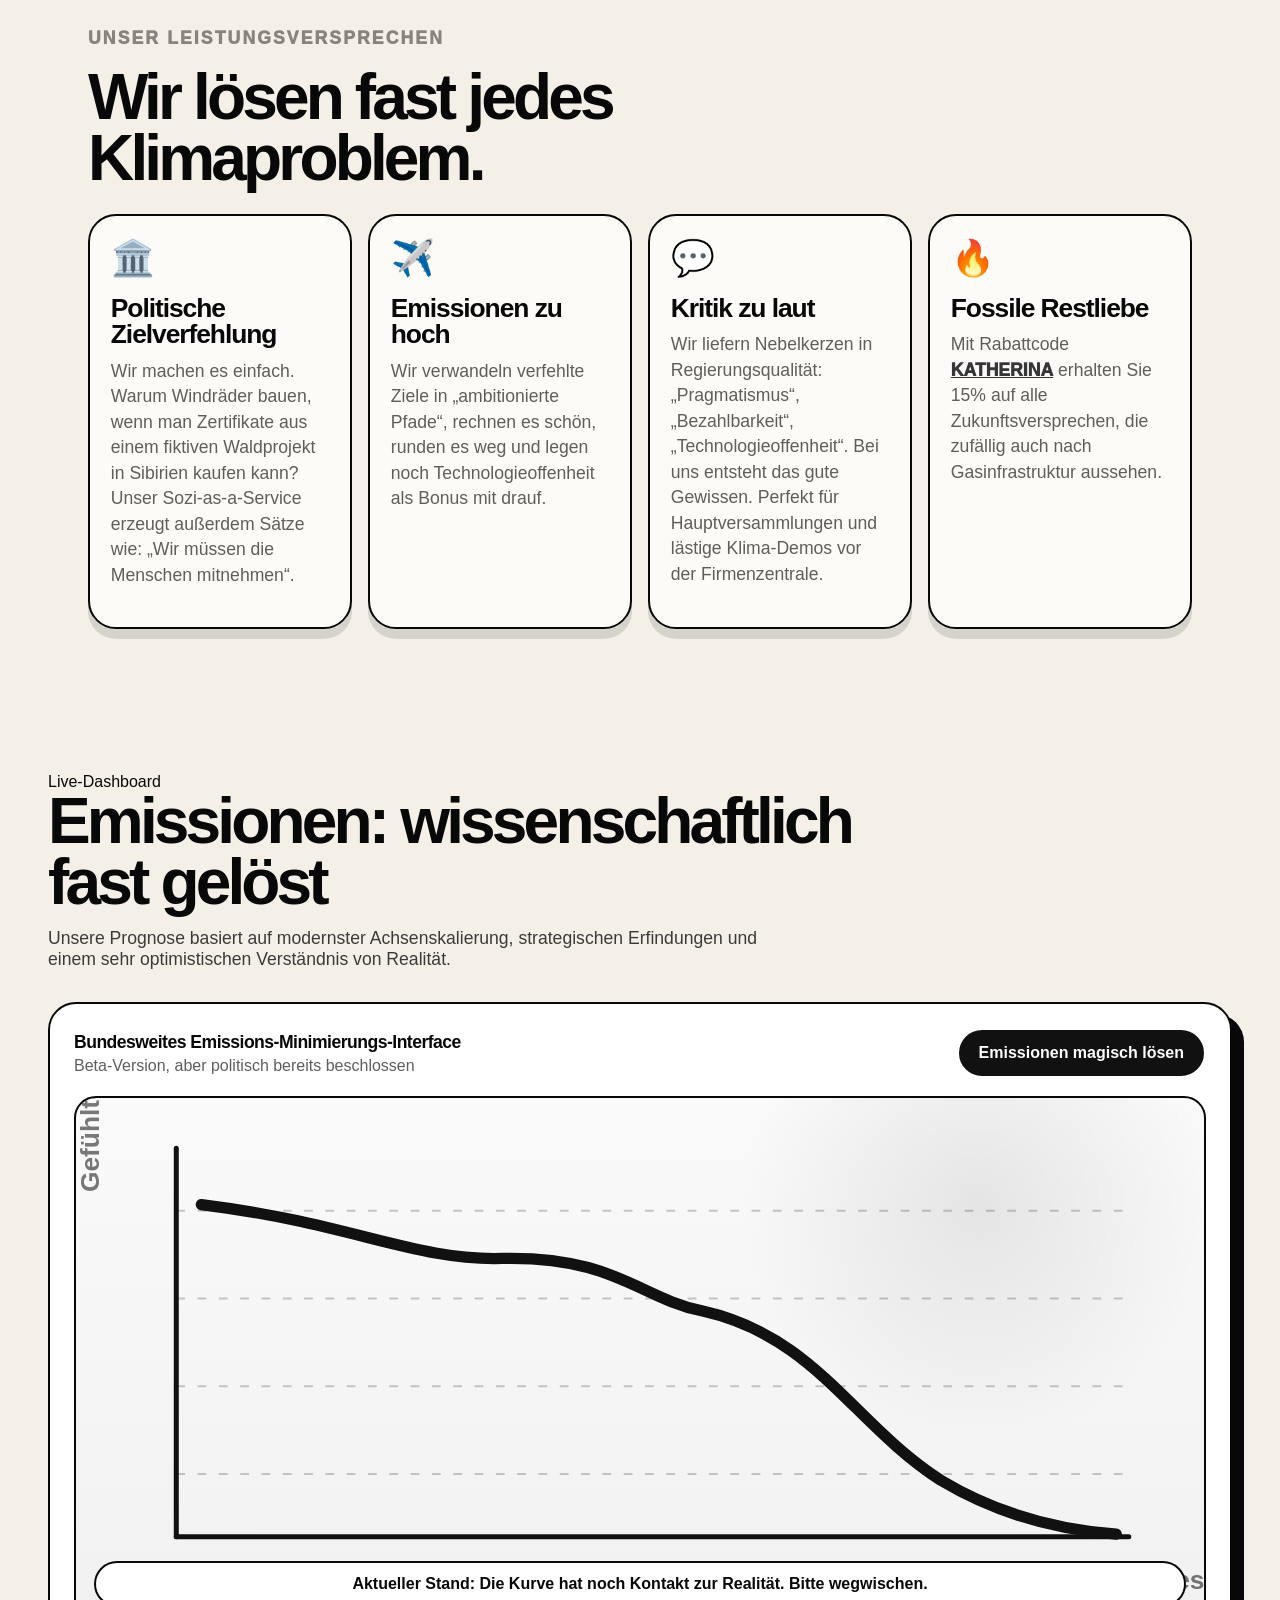
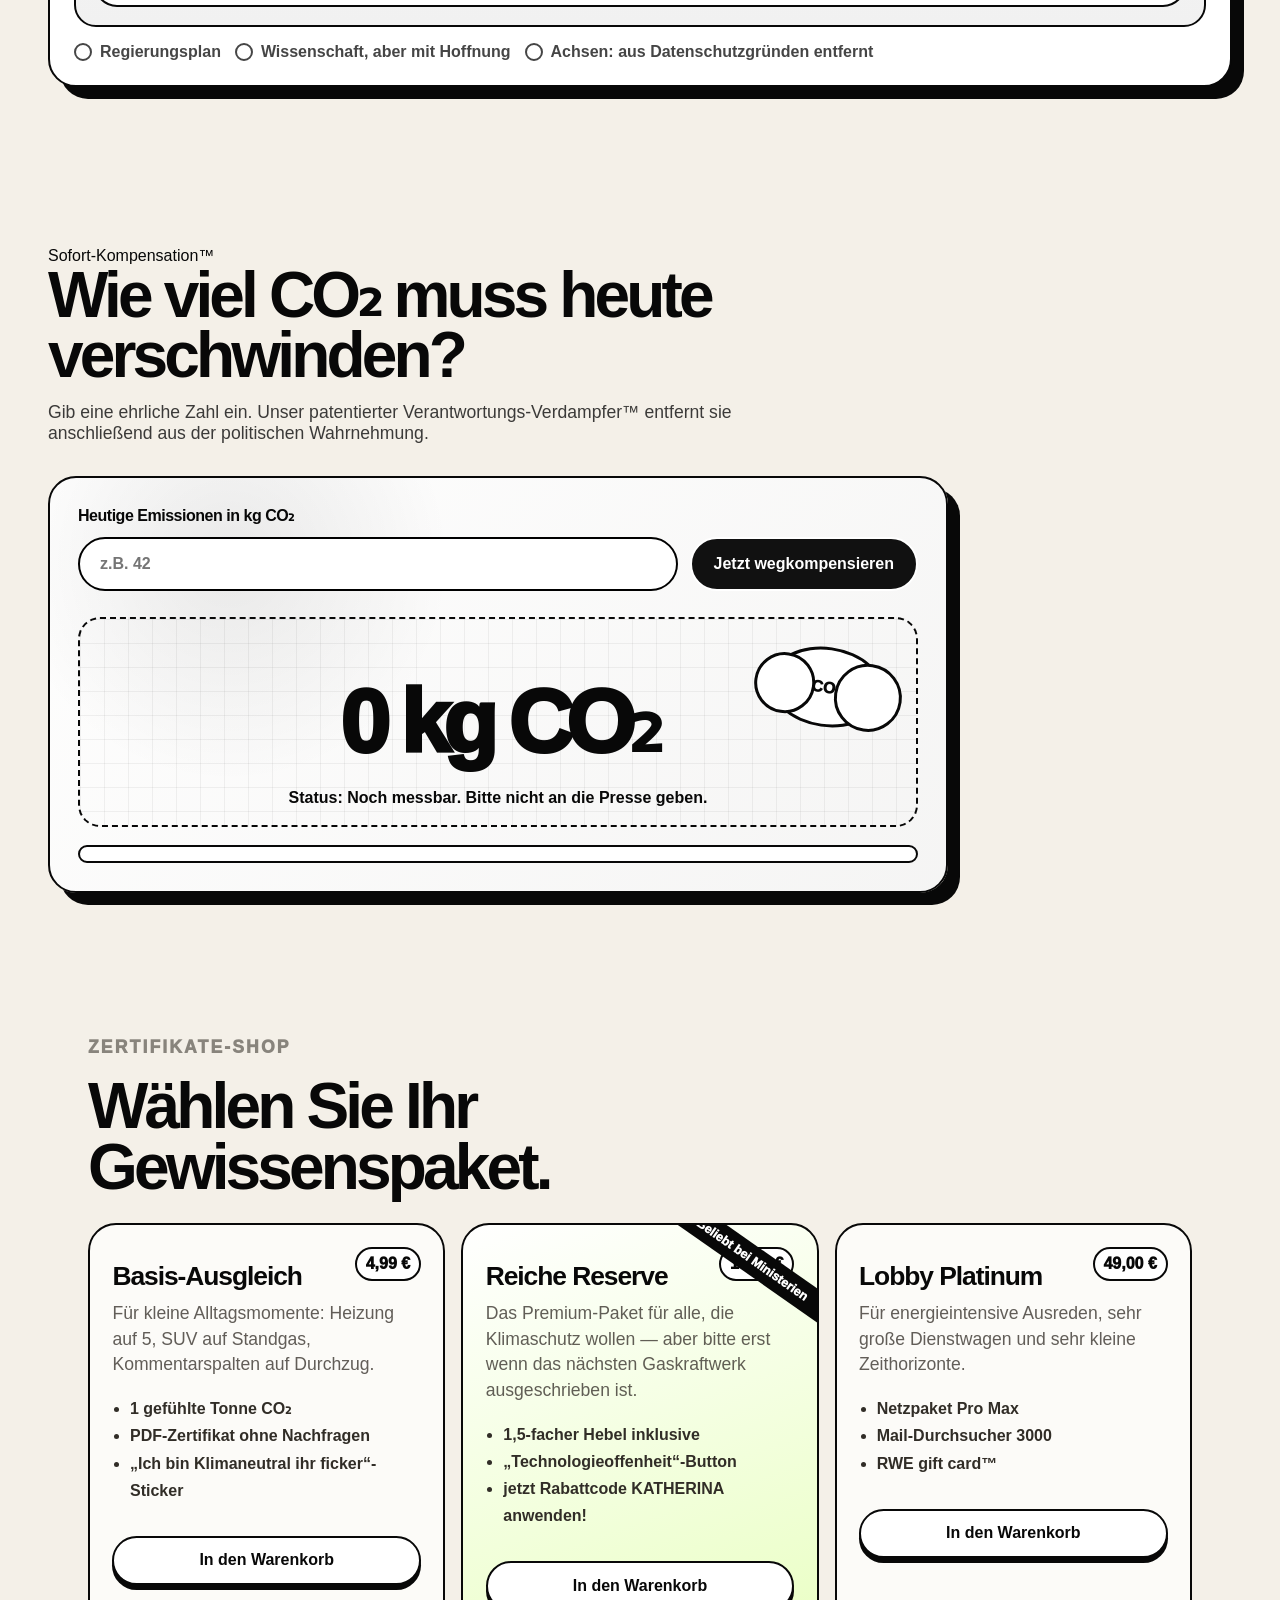
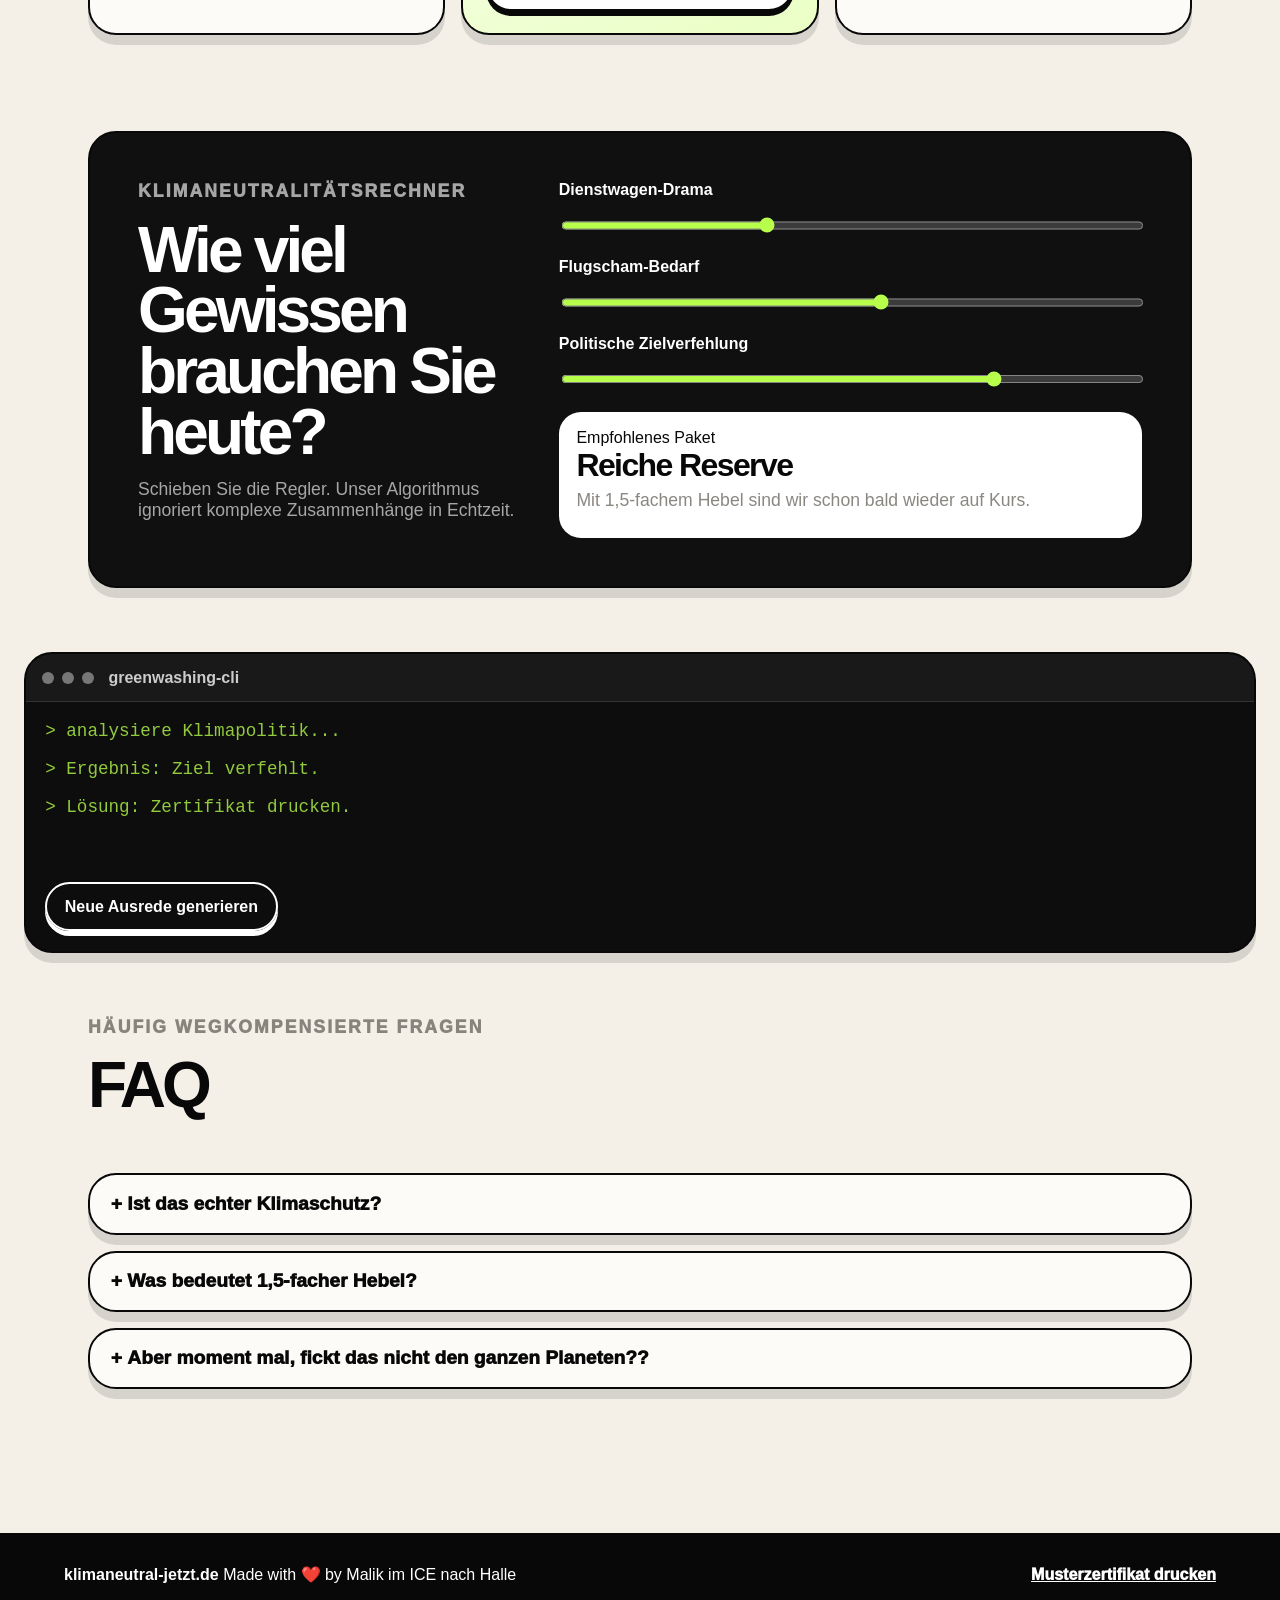
==== commit d16029df: "update #3" ====
--- a/klimaneutral-jetzt.html
+++ b/klimaneutral-jetzt.html
@@ -45,13 +45,13 @@
       <div class="hero-copy reveal">
         <p class="eyebrow">Die führende Handelsplattform für performative Klimaneutralität™</p>
         <h1>Kauf dich <span>klimaneutral</span>, bevor die Realität dich einholt.</h1>
-        <p class="lead">Professionelle Zertifikate für Politik, Wirtschaft und alle, die es eilig haben. Jetzt mit patentiertem <strong>1,5-fachem Hebel</strong>. Emissionen sind wie Steuern - wer zahlt, ist selber schuld.</p>
+        <p class="lead">Professionelle Zertifikate für Politik, Wirtschaft und alle, die es eilig haben. Jetzt mit patentiertem <strong>1,5-fachem Hebel</strong>. Emissionen sind wie Steuern: absetzbar. Kompensiere heute, was du morgen nicht ändern willst.</p>
         <div class="hero-actions">
           <a class="button primary" href="#shop">Jetzt Gewissen kaufen</a>
           <button class="button ghost" id="panicButton" type="button">Krisenmodus aktivieren</button>
         </div>
         <div class="trust-row" aria-label="Vertrauenssignale">
-          <span>✓ TÜV-ähnliches Siegel</span>
+          <span>✓ sieht dem TÜV Siegel zum verwechseln ähnlich</span>
           <span>✓ politisch anschlussfähig</span>
           <span>✓ physikalisch unverbindlich</span>
         </div>
@@ -245,7 +245,7 @@
           <ul>
             <li>1,5-facher Hebel inklusive</li>
             <li>„Technologieoffenheit“-Button</li>
-            <li>Rabattcode KATHERINA kompatibel</li>
+            <li>jetzt Rabattcode KATHERINA anwenden!</li>
           </ul>
           <button class="button add-to-cart" type="button">In den Warenkorb</button>
         </article>
@@ -329,7 +329,7 @@
   </main>
 
   <footer class="footer">
-    <p><strong>klimaneutral-jetzt.de</strong> Made with ❤️ by Malik im ICE nach Halle</p>
+    <p><strong>klimaneutral-jetzt.de</strong> Made with ❤️ by <a href="instagram.com/malikpaetzold">Malik</a> im ICE nach Halle</p>
     <button class="text-button" id="printCert" type="button">Musterzertifikat drucken</button>
   </footer>
 
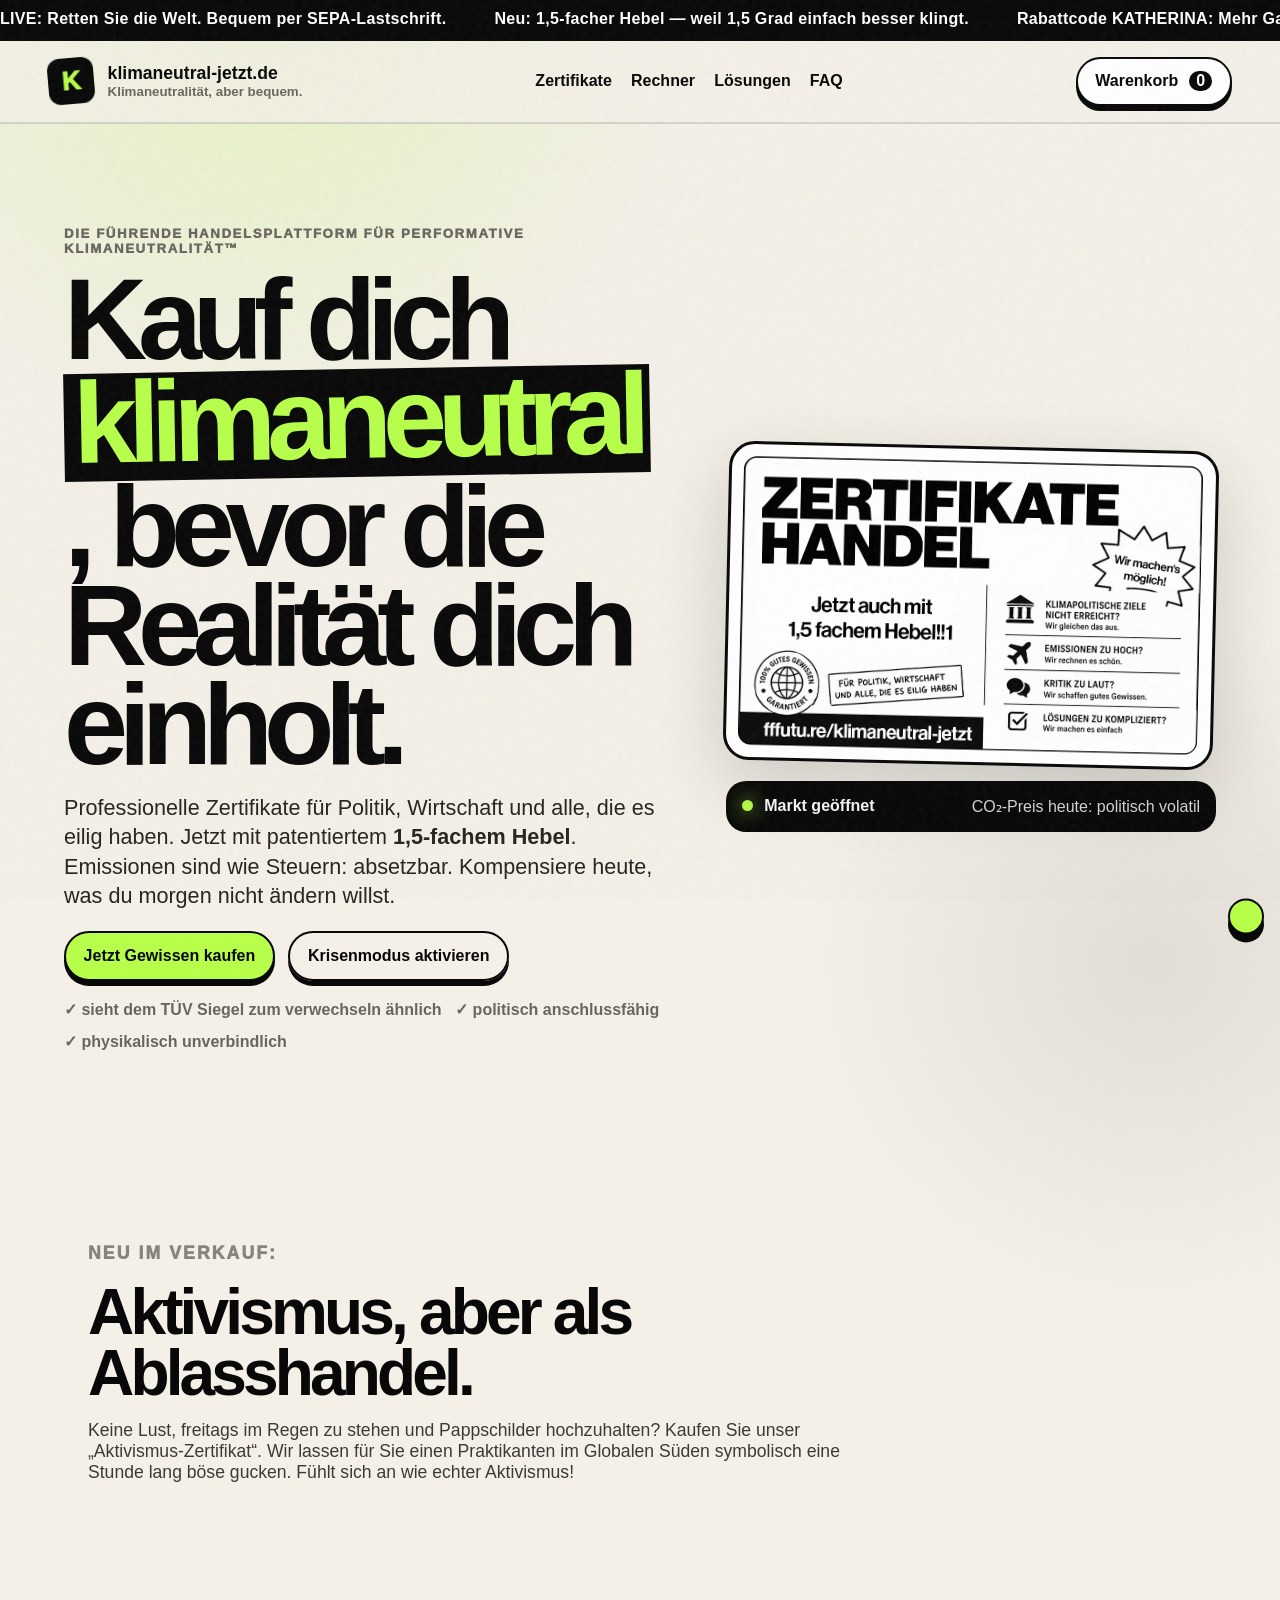
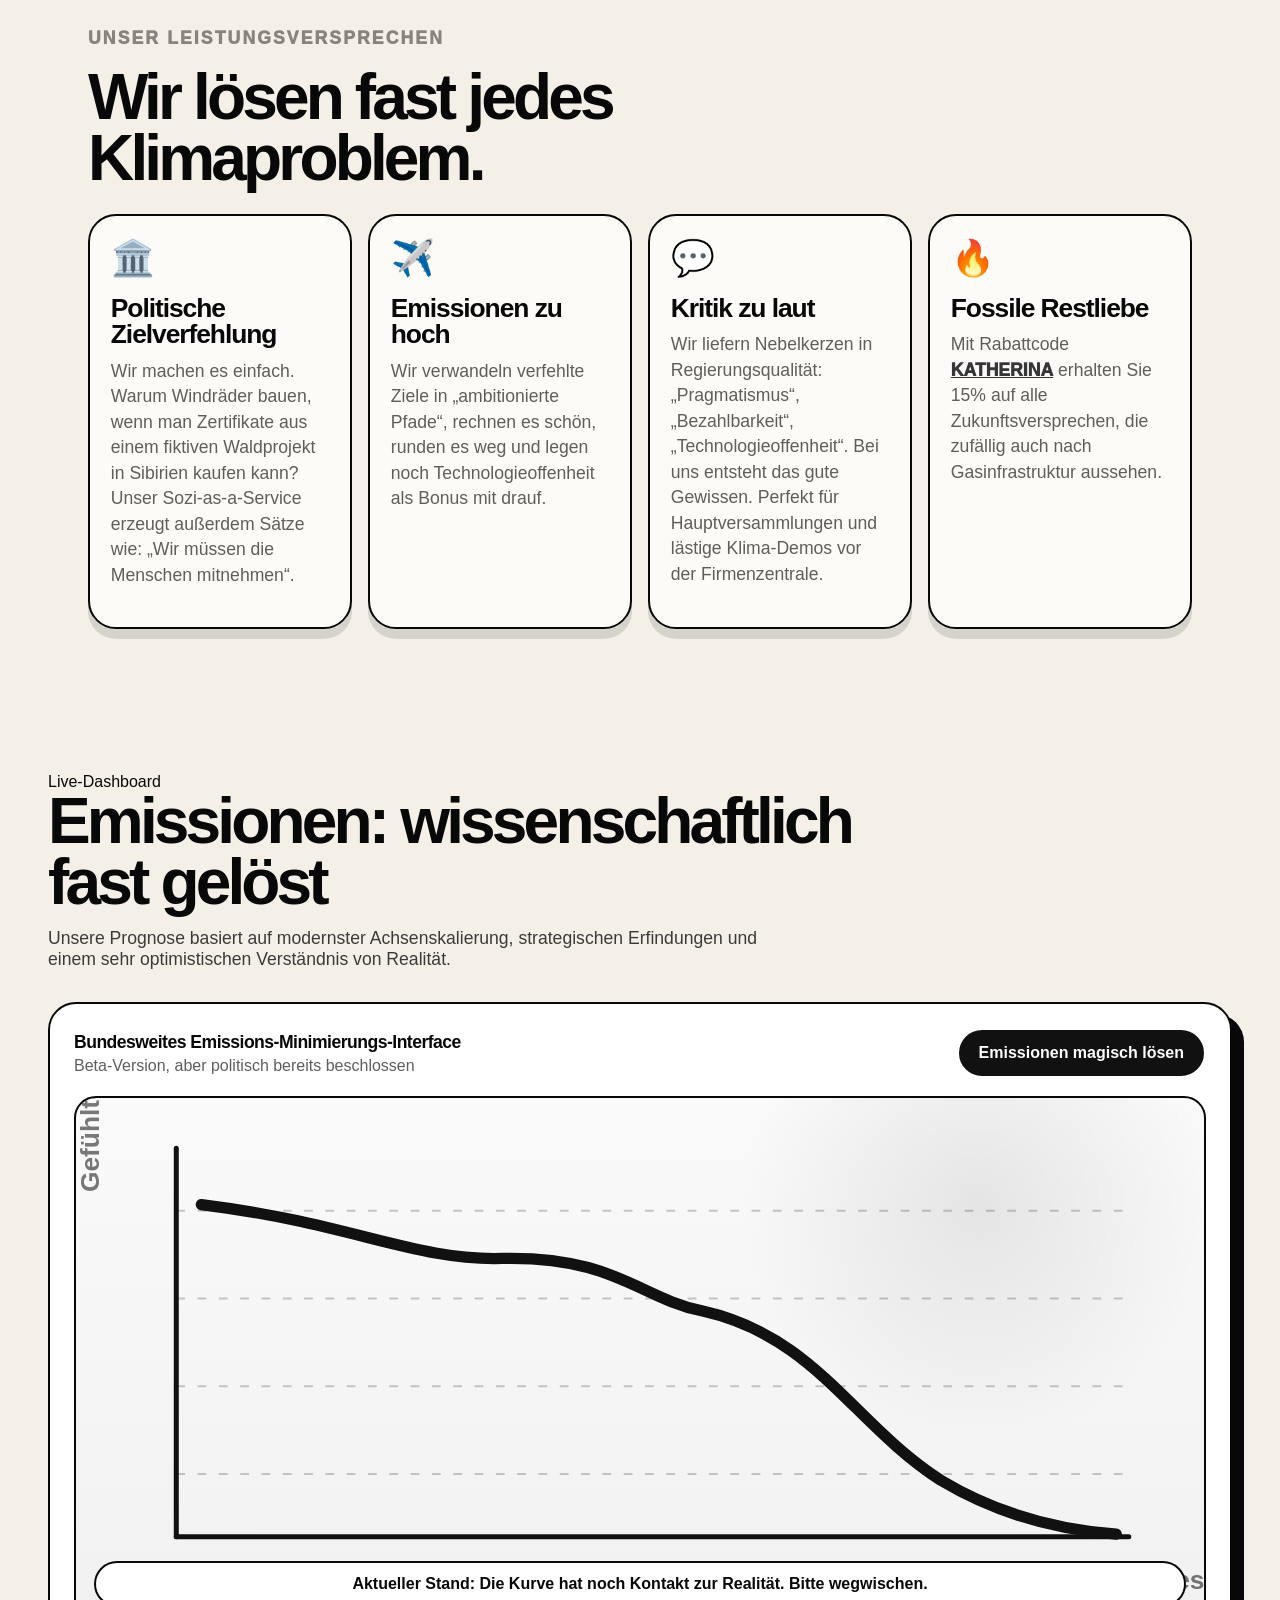
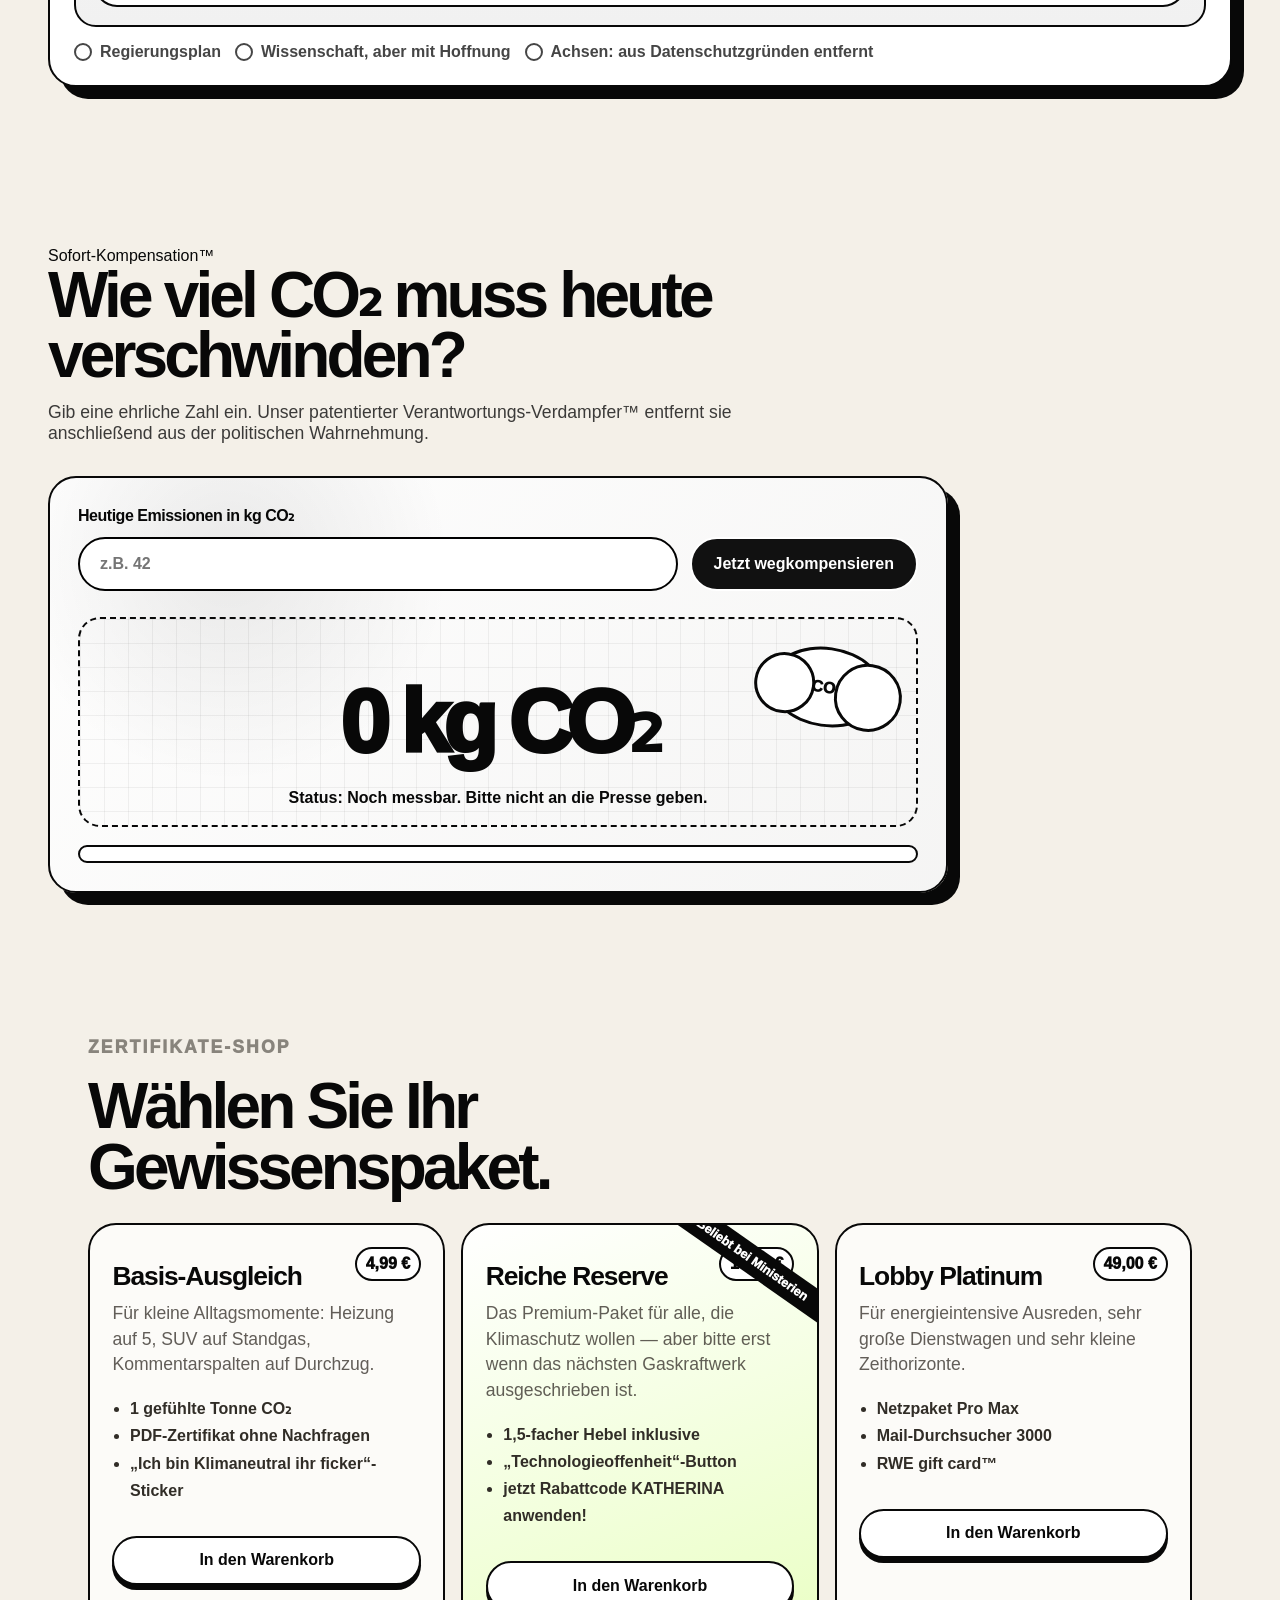
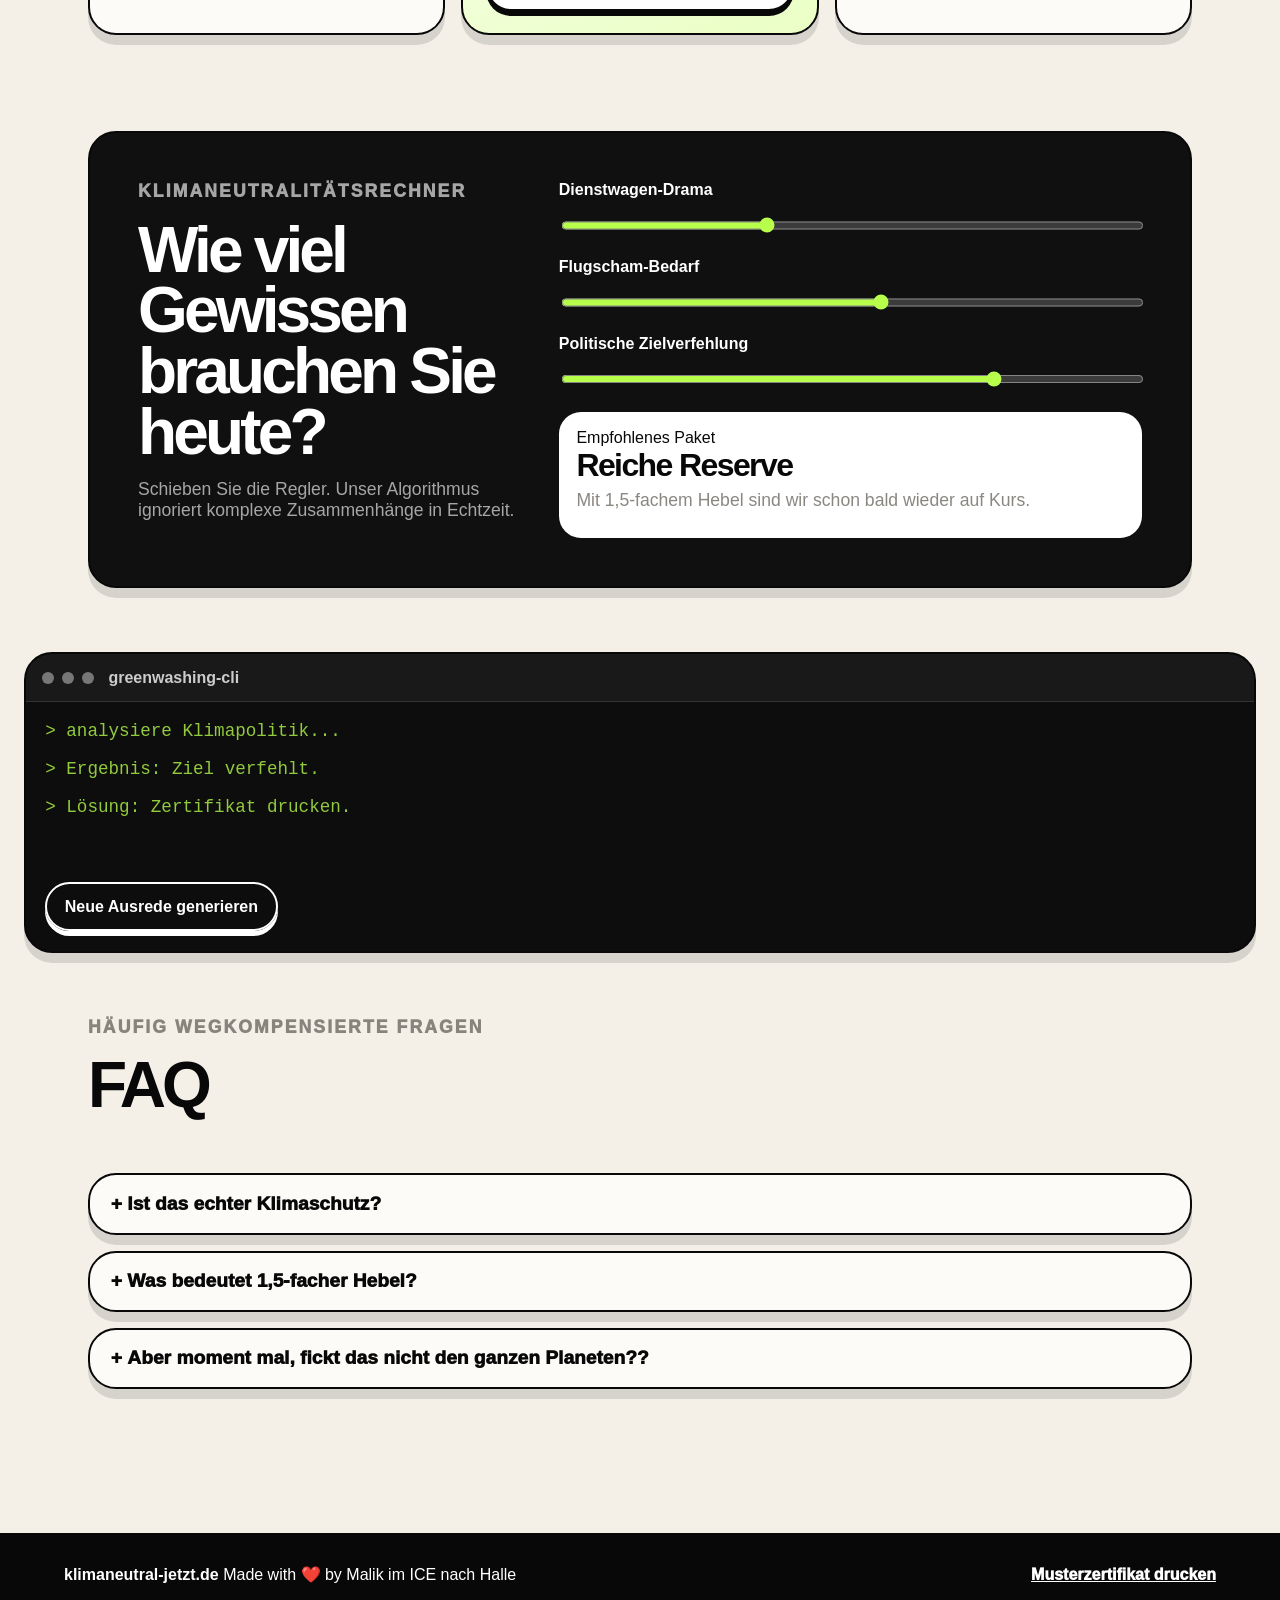
==== commit 4dd346f1: "insert link" ====
--- a/klimaneutral-jetzt.html
+++ b/klimaneutral-jetzt.html
@@ -351,7 +351,7 @@
       <span>Gesamt</span>
       <strong id="cartTotal">0,00 €</strong>
     </div>
-    <button class="button primary full" id="checkout" type="button">Jetzt klimaneutral fühlen</button>
+    <button class="button primary full" id="checkout" type="button" onclick="window.location.href='https://fridaysforfuture.de/spenden/';">Jetzt klimaneutral fühlen</button>
   </dialog>
 
   <div class="toast" id="toast" role="status" aria-live="polite"></div>
